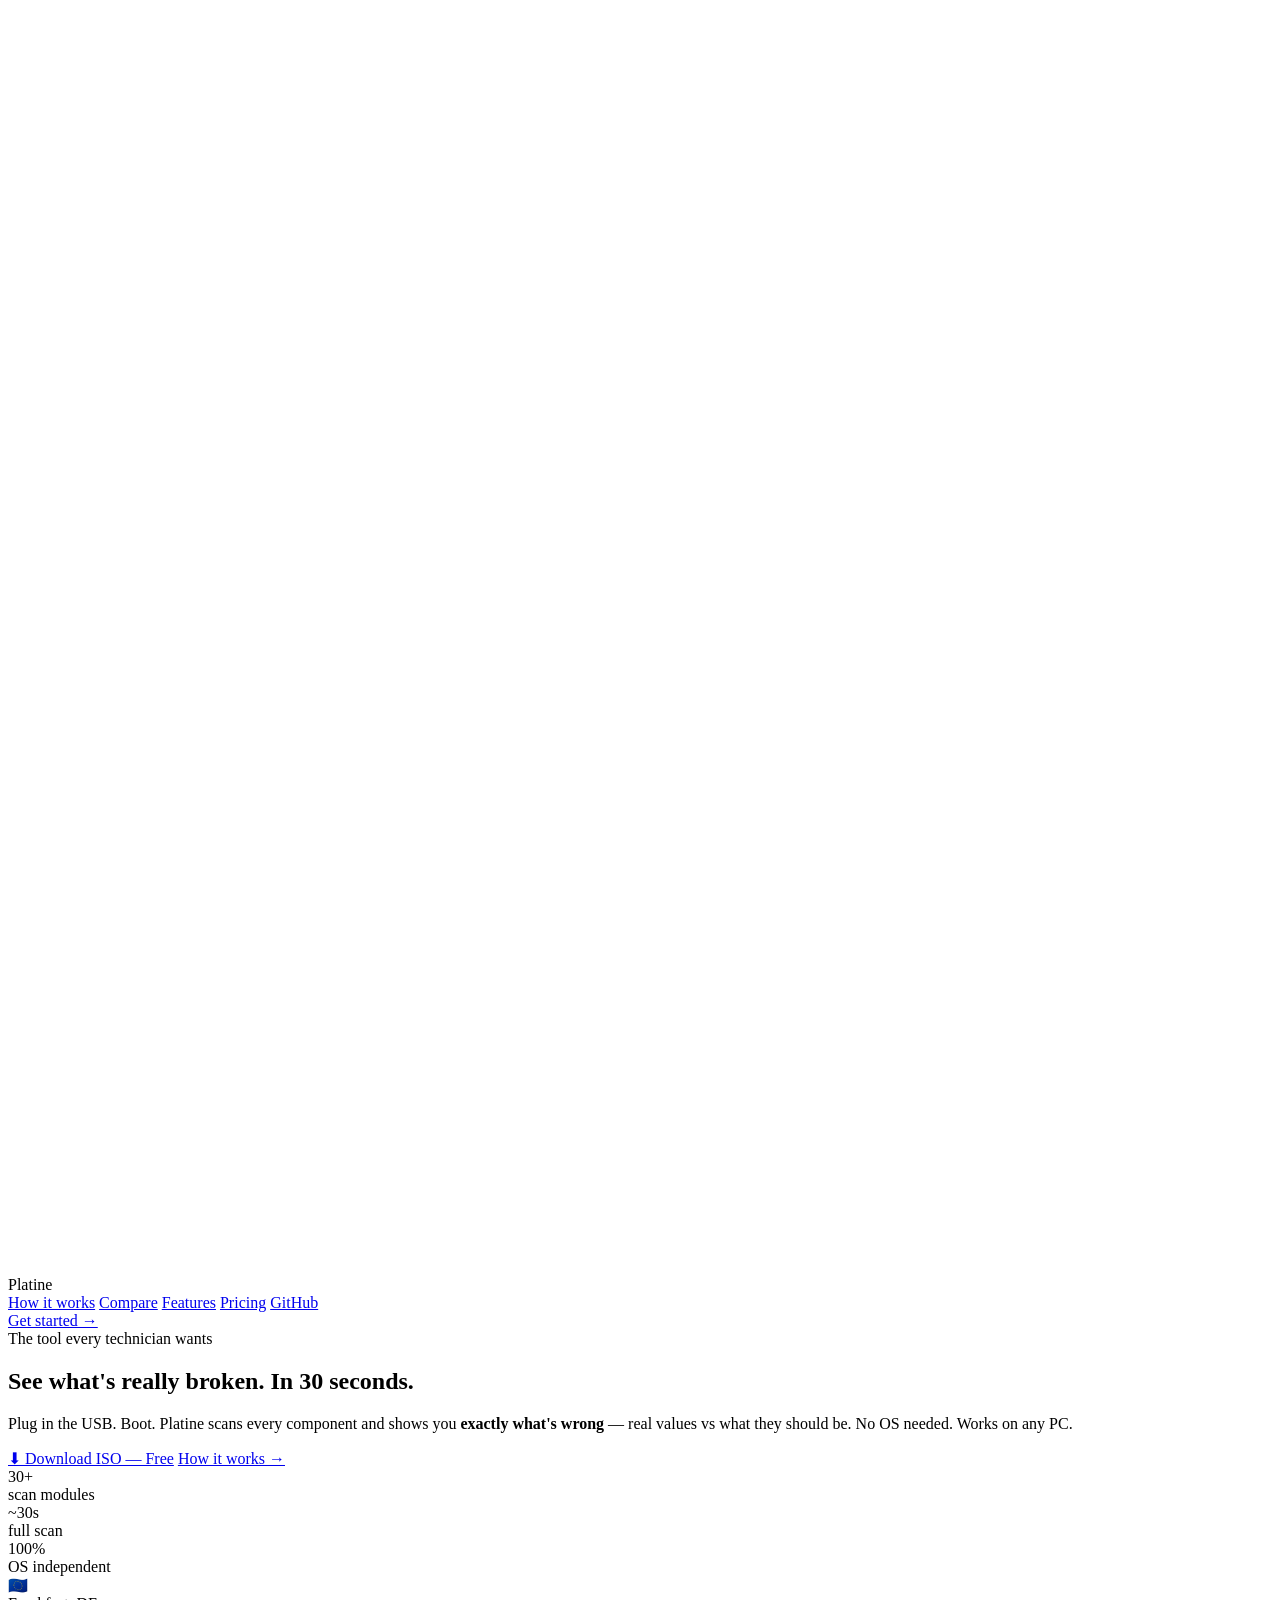
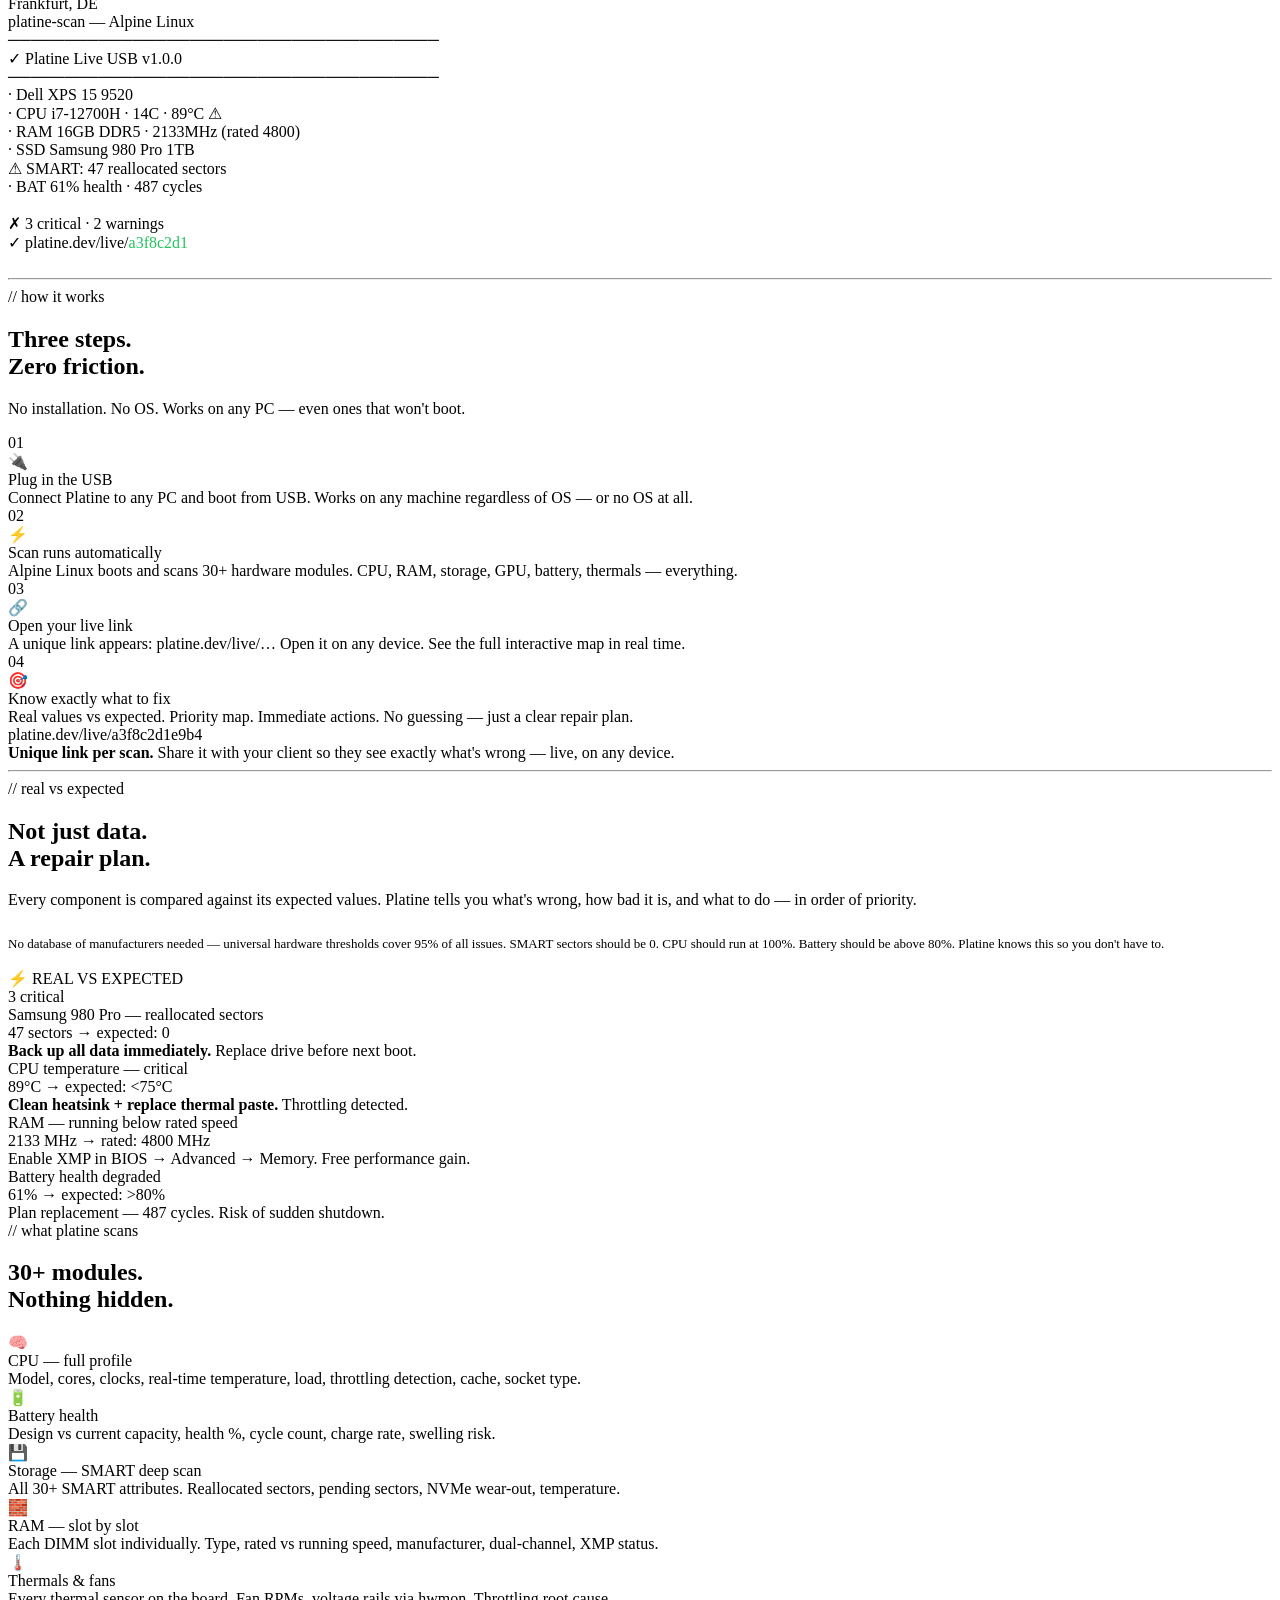
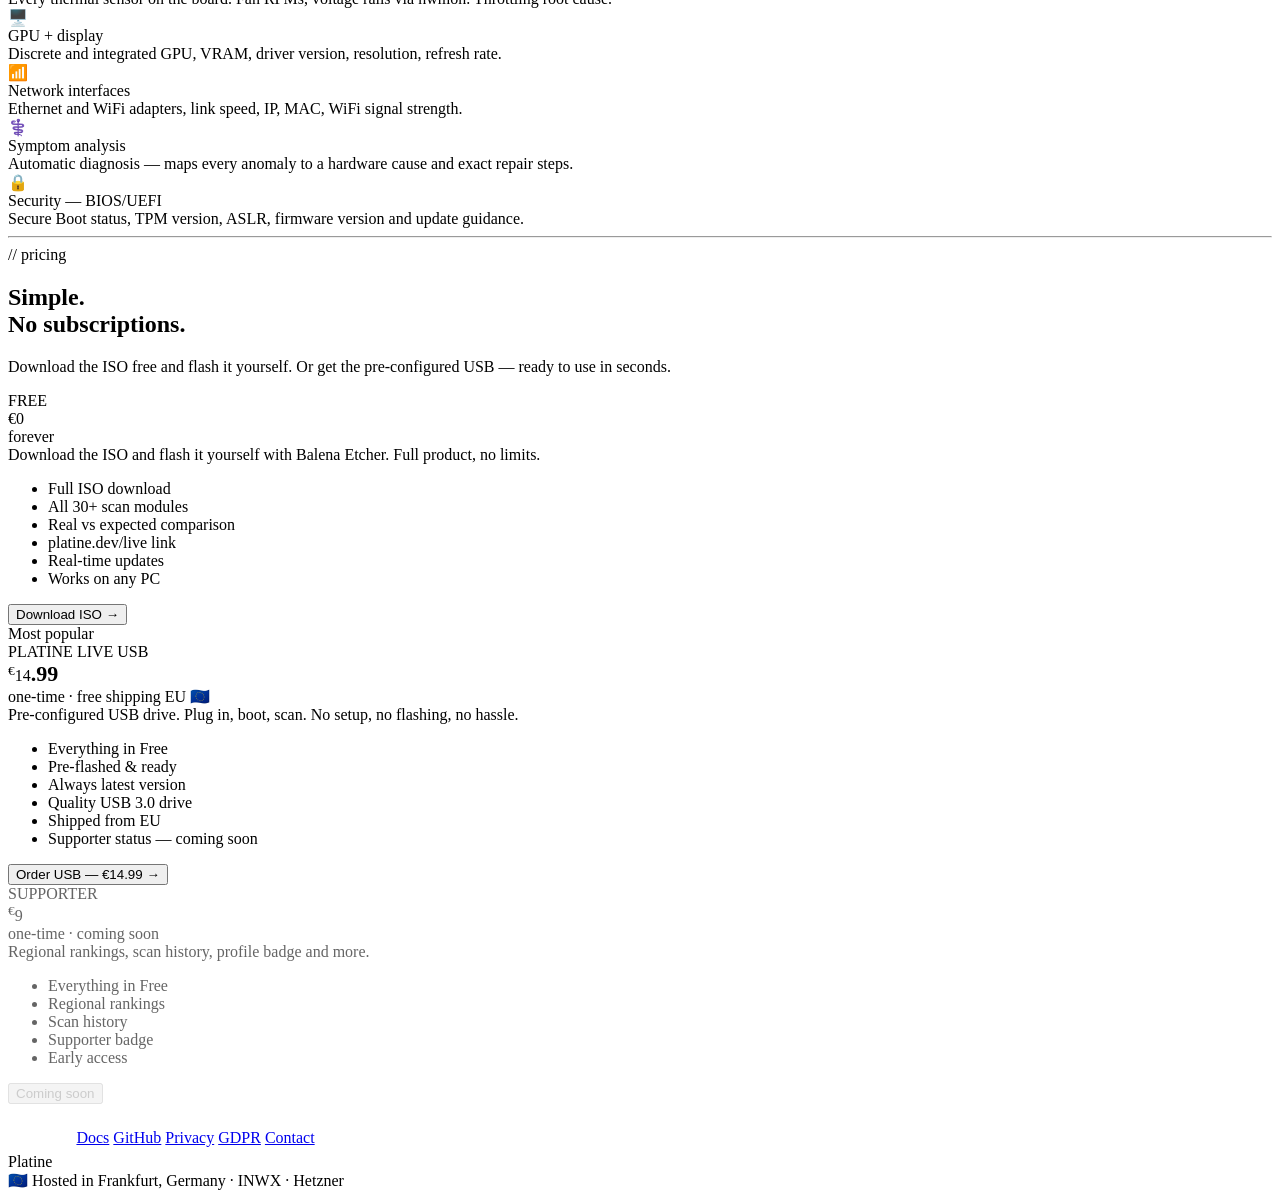
==== frontend/index.html @ ed1533a1 "Rename index.html to frontend/index.html" ====
<!DOCTYPE html>
<html lang="en">
<head>
<meta charset="UTF-8">
<meta name="viewport" content="width=device-width, initial-scale=1.0">
<title>Platine — The tool every technician wants</title>
<link rel="preconnect" href="https://fonts.googleapis.com">
<link href="https://fonts.googleapis.com/css2?family=DM+Mono:wght@300;400;500&family=Instrument+Serif:ital@0;1&family=DM+Sans:wght@400;500;600;700;900&display=swap" rel="stylesheet">
  <link rel="stylesheet" href="css/landing.css">
</head>
<body>

<!-- NAV -->
<nav>
  <div class="logo">
    <div class="logo-mark">
      <svg viewBox="0 0 14 14" fill="none">
        <rect x=".5" y=".5" width="13" height="13" rx="1.5" stroke="white" stroke-width="1"/>
        <rect x="3" y="3" width="4" height="4" fill="white"/>
        <rect x="9" y="3" width="2" height="2" fill="white" opacity=".6"/>
        <rect x="3" y="9" width="8" height="1.5" fill="white" opacity=".35"/>
        <rect x="9" y="7" width="2" height="2" fill="white" opacity=".25"/>
      </svg>
    </div>
    Platine
  </div>
  <div class="nav-links">
    <a href="#how">How it works</a>
    <a href="#compare">Compare</a>
    <a href="#features">Features</a>
    <a href="#pricing">Pricing</a>
    <a href="https://github.com/Platine-dev" target="_blank">GitHub</a>
  </div>
  <a href="#pricing" class="nav-cta">Get started →</a>
</nav>

<!-- HERO -->
<div style="max-width:1320px;margin:0 auto">
<section class="hero">
  <div class="hero-left">
    <div class="hero-eyebrow">
      <div class="eyebrow-dot"></div>
      The tool every technician wants
    </div>
    <h1 class="hero-title">
      <span class="block">See what's</span>
      <span class="block serif">really broken.</span>
      <span class="block">In 30 seconds.</span>
    </h1>
    <p class="hero-sub">
      Plug in the USB. Boot. Platine scans every component and shows you
      <strong>exactly what's wrong</strong> — real values vs what they should be.
      No OS needed. Works on any PC.
    </p>
    <div class="hero-actions">
      <a href="#pricing" class="btn-green">⬇ Download ISO — Free</a>
      <a href="#how" class="btn-ghost">How it works →</a>
    </div>
    <div class="hero-proof">
      <div class="proof-item"><div class="proof-val">30+</div><div class="proof-lbl">scan modules</div></div>
      <div class="proof-item"><div class="proof-val">~30s</div><div class="proof-lbl">full scan</div></div>
      <div class="proof-item"><div class="proof-val">100%</div><div class="proof-lbl">OS independent</div></div>
      <div class="proof-item"><div class="proof-val">🇪🇺</div><div class="proof-lbl">Frankfurt, DE</div></div>
    </div>
  </div>

  <div class="hero-right">
    <div class="mockup-wrap">
      <div class="mockup">
        <div class="mockup-bar">
          <div class="mdot" style="background:#ef4444"></div>
          <div class="mdot" style="background:#f59e0b"></div>
          <div class="mdot" style="background:#22c55e"></div>
          <div class="mtitle">platine-scan — Alpine Linux</div>
        </div>
        <div class="mockup-body">
          <div><span class="ml">──────────────────────────────────────</span></div>
          <div><span class="mg">✓</span> <span class="mw">Platine Live USB v1.0.0</span></div>
          <div><span class="ml">──────────────────────────────────────</span></div>
          <div><span class="mc">·</span> <span class="mw">Dell XPS 15 9520</span></div>
          <div><span class="mc">·</span> <span class="mw">CPU  i7-12700H · 14C · </span><span class="my">89°C ⚠</span></div>
          <div><span class="mc">·</span> <span class="mw">RAM  16GB DDR5 · 2133MHz </span><span class="my">(rated 4800)</span></div>
          <div><span class="mc">·</span> <span class="mw">SSD  Samsung 980 Pro 1TB</span></div>
          <div><span class="mr">⚠</span> <span class="mr">SMART: 47 reallocated sectors</span></div>
          <div><span class="mc">·</span> <span class="mw">BAT  61% health · 487 cycles</span></div>
          <div>&nbsp;</div>
          <div><span class="mr">✗</span> <span class="mr">3 critical · </span><span class="my">2 warnings</span></div>
          <div><span class="mg">✓</span> <span class="mw">platine.dev/live/</span><span style="color:#22c55e">a3f8c2d1</span></div>
          <div>&nbsp;<span class="cursor"></span></div>
        </div>
      </div>
    </div>
  </div>
</section>
</div>

<hr class="div">

<!-- HOW IT WORKS -->
<div class="wrap" id="how">
  <div class="reveal">
    <div class="section-label">// how it works</div>
    <h2 class="section-title">Three steps.<br><span class="serif">Zero friction.</span></h2>
    <p class="section-sub">No installation. No OS. Works on any PC — even ones that won't boot.</p>
  </div>
  <div class="steps reveal d1">
    <div class="step">
      <div class="step-num">01</div>
      <div class="step-icon">🔌</div>
      <div class="step-title">Plug in the USB</div>
      <div class="step-desc">Connect Platine to any PC and boot from USB. Works on any machine regardless of OS — or no OS at all.</div>
    </div>
    <div class="step">
      <div class="step-num">02</div>
      <div class="step-icon">⚡</div>
      <div class="step-title">Scan runs automatically</div>
      <div class="step-desc">Alpine Linux boots and scans 30+ hardware modules. CPU, RAM, storage, GPU, battery, thermals — everything.</div>
    </div>
    <div class="step">
      <div class="step-num">03</div>
      <div class="step-icon">🔗</div>
      <div class="step-title">Open your live link</div>
      <div class="step-desc">A unique link appears: platine.dev/live/… Open it on any device. See the full interactive map in real time.</div>
    </div>
    <div class="step">
      <div class="step-num">04</div>
      <div class="step-icon">🎯</div>
      <div class="step-title">Know exactly what to fix</div>
      <div class="step-desc">Real values vs expected. Priority map. Immediate actions. No guessing — just a clear repair plan.</div>
    </div>
  </div>
  <div class="live-link-demo reveal d2">
    <div class="live-url">platine.dev/live/<span>a3f8c2d1e9b4</span></div>
    <div class="live-info"><strong>Unique link per scan.</strong> Share it with your client so they see exactly what's wrong — live, on any device.</div>
  </div>
</div>

<hr class="div">

<!-- COMPARE — STAR FEATURE -->
<div class="compare-section" id="compare">
  <div class="compare-inner">
    <div class="reveal">
      <div class="section-label">// real vs expected</div>
      <h2 class="section-title">Not just data.<br><span class="serif">A repair plan.</span></h2>
      <p class="section-sub" style="margin-bottom:24px">
        Every component is compared against its expected values.
        Platine tells you what's wrong, how bad it is, and what to do — in order of priority.
      </p>
      <p style="font-size:13px;color:var(--tx3);line-height:1.7">
        No database of manufacturers needed — universal hardware thresholds cover 95% of all issues.
        SMART sectors should be 0. CPU should run at 100%. Battery should be above 80%.
        Platine knows this so you don't have to.
      </p>
    </div>
    <div class="reveal d1">
      <div class="compare-mockup">
        <div class="cm-hdr">
          <div class="cm-hdr-title">⚡ REAL VS EXPECTED</div>
          <span class="cm-badge er">3 critical</span>
        </div>
        <div class="cm-row">
          <div class="cm-dot er"></div>
          <div class="cm-body">
            <div class="cm-label">Samsung 980 Pro — reallocated sectors</div>
            <div class="cm-vals">
              <span class="cm-real er">47 sectors</span>
              <span class="cm-arrow">→</span>
              <span class="cm-exp">expected: 0</span>
            </div>
            <div class="cm-action"><strong>Back up all data immediately.</strong> Replace drive before next boot.</div>
          </div>
        </div>
        <div class="cm-row">
          <div class="cm-dot er"></div>
          <div class="cm-body">
            <div class="cm-label">CPU temperature — critical</div>
            <div class="cm-vals">
              <span class="cm-real er">89°C</span>
              <span class="cm-arrow">→</span>
              <span class="cm-exp">expected: &lt;75°C</span>
            </div>
            <div class="cm-action"><strong>Clean heatsink + replace thermal paste.</strong> Throttling detected.</div>
          </div>
        </div>
        <div class="cm-row">
          <div class="cm-dot wn"></div>
          <div class="cm-body">
            <div class="cm-label">RAM — running below rated speed</div>
            <div class="cm-vals">
              <span class="cm-real wn">2133 MHz</span>
              <span class="cm-arrow">→</span>
              <span class="cm-exp">rated: 4800 MHz</span>
            </div>
            <div class="cm-action">Enable XMP in BIOS → Advanced → Memory. Free performance gain.</div>
          </div>
        </div>
        <div class="cm-row">
          <div class="cm-dot wn"></div>
          <div class="cm-body">
            <div class="cm-label">Battery health degraded</div>
            <div class="cm-vals">
              <span class="cm-real wn">61%</span>
              <span class="cm-arrow">→</span>
              <span class="cm-exp">expected: &gt;80%</span>
            </div>
            <div class="cm-action">Plan replacement — 487 cycles. Risk of sudden shutdown.</div>
          </div>
        </div>
      </div>
    </div>
  </div>
</div>

<!-- FEATURES -->
<div class="wrap" id="features">
  <div class="reveal">
    <div class="section-label">// what platine scans</div>
    <h2 class="section-title">30+ modules.<br><span class="serif">Nothing hidden.</span></h2>
  </div>
  <div class="features reveal d1">
    <div class="feat"><div class="feat-icon">🧠</div><div class="feat-title">CPU — full profile</div><div class="feat-desc">Model, cores, clocks, real-time temperature, load, throttling detection, cache, socket type.</div></div>
    <div class="feat"><div class="feat-icon">🔋</div><div class="feat-title">Battery health</div><div class="feat-desc">Design vs current capacity, health %, cycle count, charge rate, swelling risk.</div></div>
    <div class="feat"><div class="feat-icon">💾</div><div class="feat-title">Storage — SMART deep scan</div><div class="feat-desc">All 30+ SMART attributes. Reallocated sectors, pending sectors, NVMe wear-out, temperature.</div></div>
    <div class="feat"><div class="feat-icon">🧱</div><div class="feat-title">RAM — slot by slot</div><div class="feat-desc">Each DIMM slot individually. Type, rated vs running speed, manufacturer, dual-channel, XMP status.</div></div>
    <div class="feat"><div class="feat-icon">🌡️</div><div class="feat-title">Thermals & fans</div><div class="feat-desc">Every thermal sensor on the board. Fan RPMs, voltage rails via hwmon. Throttling root cause.</div></div>
    <div class="feat"><div class="feat-icon">🖥️</div><div class="feat-title">GPU + display</div><div class="feat-desc">Discrete and integrated GPU, VRAM, driver version, resolution, refresh rate.</div></div>
    <div class="feat"><div class="feat-icon">📶</div><div class="feat-title">Network interfaces</div><div class="feat-desc">Ethernet and WiFi adapters, link speed, IP, MAC, WiFi signal strength.</div></div>
    <div class="feat"><div class="feat-icon">⚕️</div><div class="feat-title">Symptom analysis</div><div class="feat-desc">Automatic diagnosis — maps every anomaly to a hardware cause and exact repair steps.</div></div>
    <div class="feat"><div class="feat-icon">🔒</div><div class="feat-title">Security — BIOS/UEFI</div><div class="feat-desc">Secure Boot status, TPM version, ASLR, firmware version and update guidance.</div></div>
  </div>
</div>

<hr class="div">

<!-- PRICING -->
<div class="wrap" id="pricing">
  <div class="reveal">
    <div class="section-label">// pricing</div>
    <h2 class="section-title">Simple.<br><span class="serif">No subscriptions.</span></h2>
    <p class="section-sub">Download the ISO free and flash it yourself. Or get the pre-configured USB — ready to use in seconds.</p>
  </div>
  <div class="pricing reveal d1">

    <!-- Free -->
    <div class="plan">
      <div class="plan-name">FREE</div>
      <div class="plan-price">€0</div>
      <div class="plan-period">forever</div>
      <div class="plan-desc">Download the ISO and flash it yourself with Balena Etcher. Full product, no limits.</div>
      <ul class="plan-feats">
        <li>Full ISO download</li>
        <li>All 30+ scan modules</li>
        <li>Real vs expected comparison</li>
        <li>platine.dev/live link</li>
        <li>Real-time updates</li>
        <li>Works on any PC</li>
      </ul>
      <button class="plan-btn" onclick="alert('ISO download coming soon — platine.dev')">Download ISO →</button>
    </div>

    <!-- USB Physical — FEATURED -->
    <div class="plan feat">
      <div class="plan-pin">Most popular</div>
      <div class="plan-name">PLATINE LIVE USB</div>
      <div class="plan-price"><sup>€</sup>14<span style="font-size:22px;font-weight:700">.99</span></div>
      <div class="plan-period">one-time · free shipping EU 🇪🇺</div>
      <div class="plan-desc">Pre-configured USB drive. Plug in, boot, scan. No setup, no flashing, no hassle.</div>
      <ul class="plan-feats">
        <li>Everything in Free</li>
        <li>Pre-flashed & ready</li>
        <li>Always latest version</li>
        <li>Quality USB 3.0 drive</li>
        <li>Shipped from EU</li>
        <li class="soon">Supporter status — coming soon</li>
      </ul>
      <button class="plan-btn white" onclick="window.open('https://platine.lemonsqueezy.com/buy/platine-live-usb','_blank')">Order USB — €14.99 →</button>
    </div>

    <!-- Coming soon -->
    <div class="plan" style="opacity:.6;pointer-events:none">
      <div class="plan-name">SUPPORTER</div>
      <div class="plan-price"><sup>€</sup>9</div>
      <div class="plan-period">one-time · coming soon</div>
      <div class="plan-desc">Regional rankings, scan history, profile badge and more.</div>
      <ul class="plan-feats">
        <li>Everything in Free</li>
        <li>Regional rankings</li>
        <li>Scan history</li>
        <li>Supporter badge</li>
        <li>Early access</li>
      </ul>
      <button class="plan-btn" disabled>Coming soon</button>
    </div>

  </div>
</div>

<!-- FOOTER -->
<div class="footer-wrap">
  <footer>
    <div style="display:flex;align-items:center;gap:24px">
      <div class="logo">
        <div class="logo-mark">
          <svg viewBox="0 0 14 14" fill="none">
            <rect x=".5" y=".5" width="13" height="13" rx="1.5" stroke="white" stroke-width="1"/>
            <rect x="3" y="3" width="4" height="4" fill="white"/>
            <rect x="9" y="3" width="2" height="2" fill="white" opacity=".6"/>
            <rect x="3" y="9" width="8" height="1.5" fill="white" opacity=".35"/>
            <rect x="9" y="7" width="2" height="2" fill="white" opacity=".25"/>
          </svg>
        </div>
        Platine
      </div>
      <div class="footer-links">
        <a href="#">Docs</a>
        <a href="https://github.com/Platine-dev" target="_blank">GitHub</a>
        <a href="#">Privacy</a>
        <a href="#">GDPR</a>
        <a href="#">Contact</a>
      </div>
    </div>
    <div class="footer-eu">🇪🇺 Hosted in Frankfurt, Germany · INWX · Hetzner</div>
  </footer>
</div>

  <script src="js/landing.js"></script>
</body>
</html>
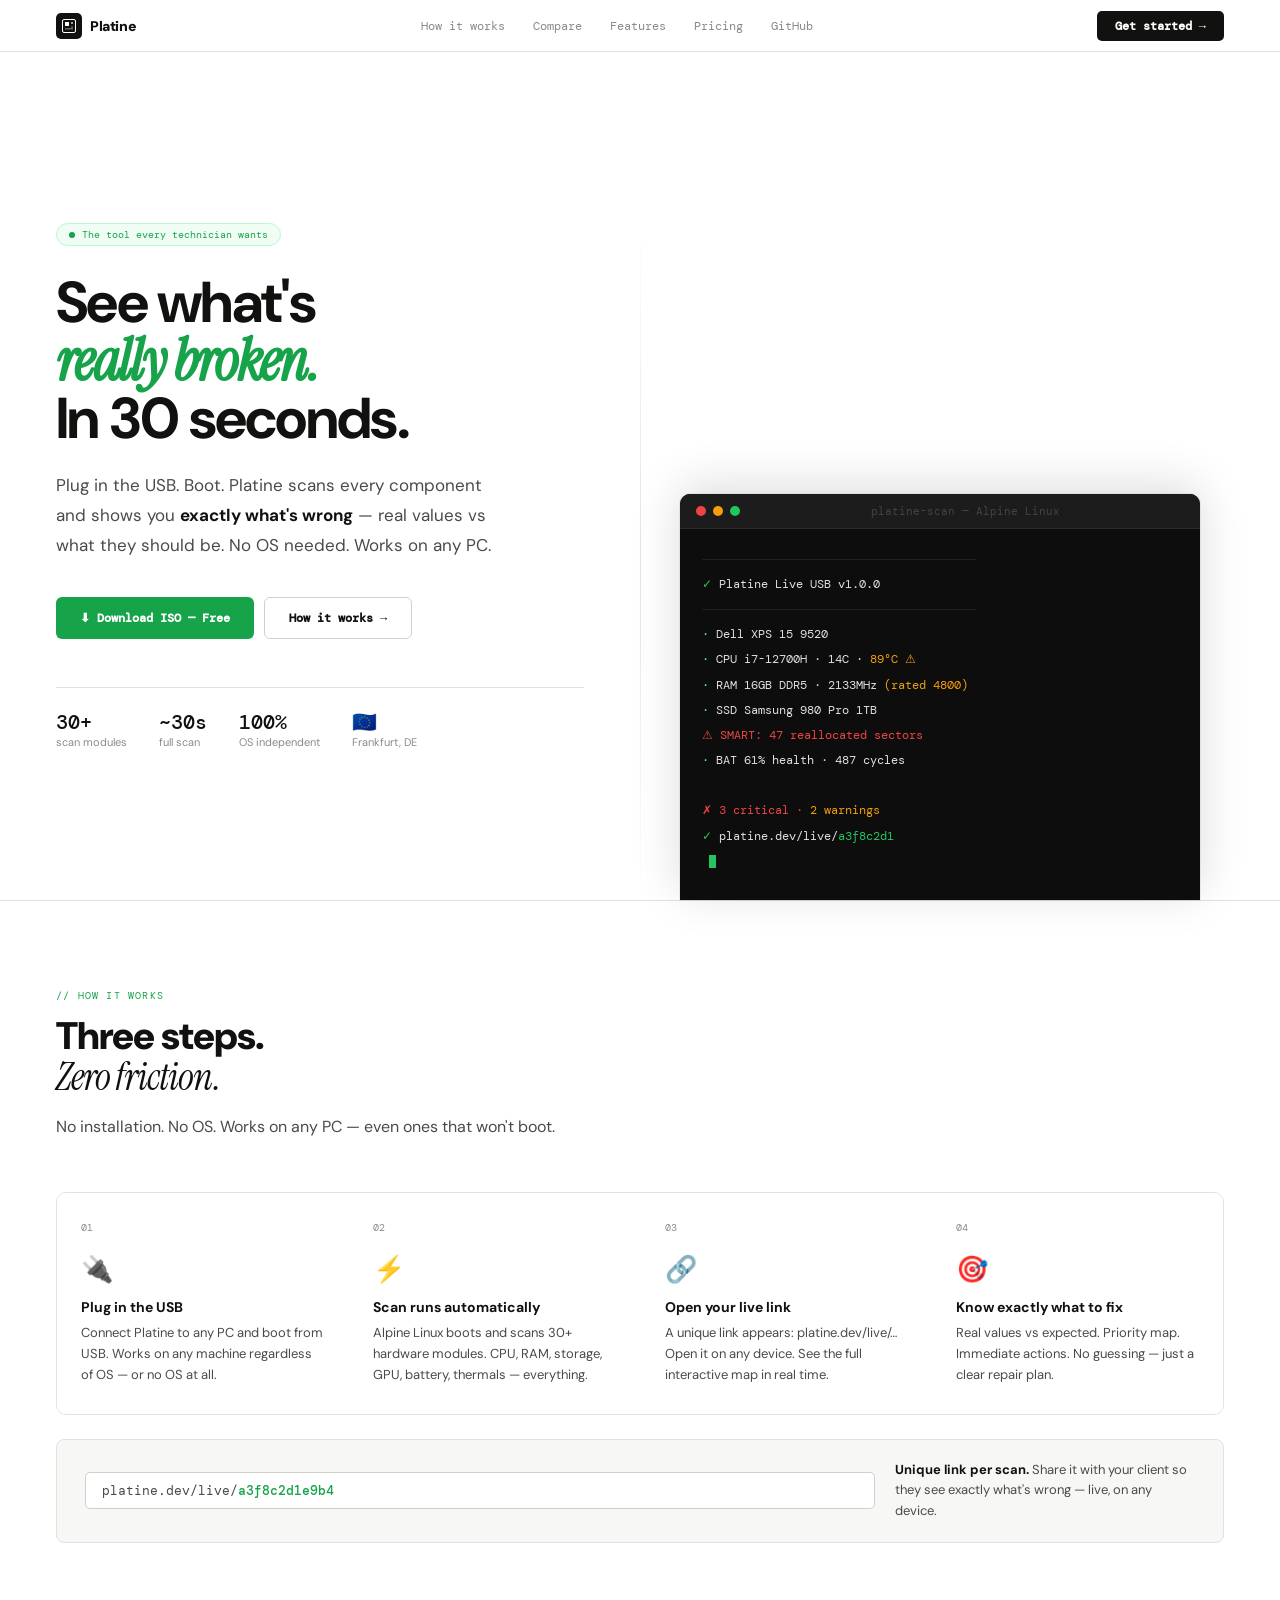
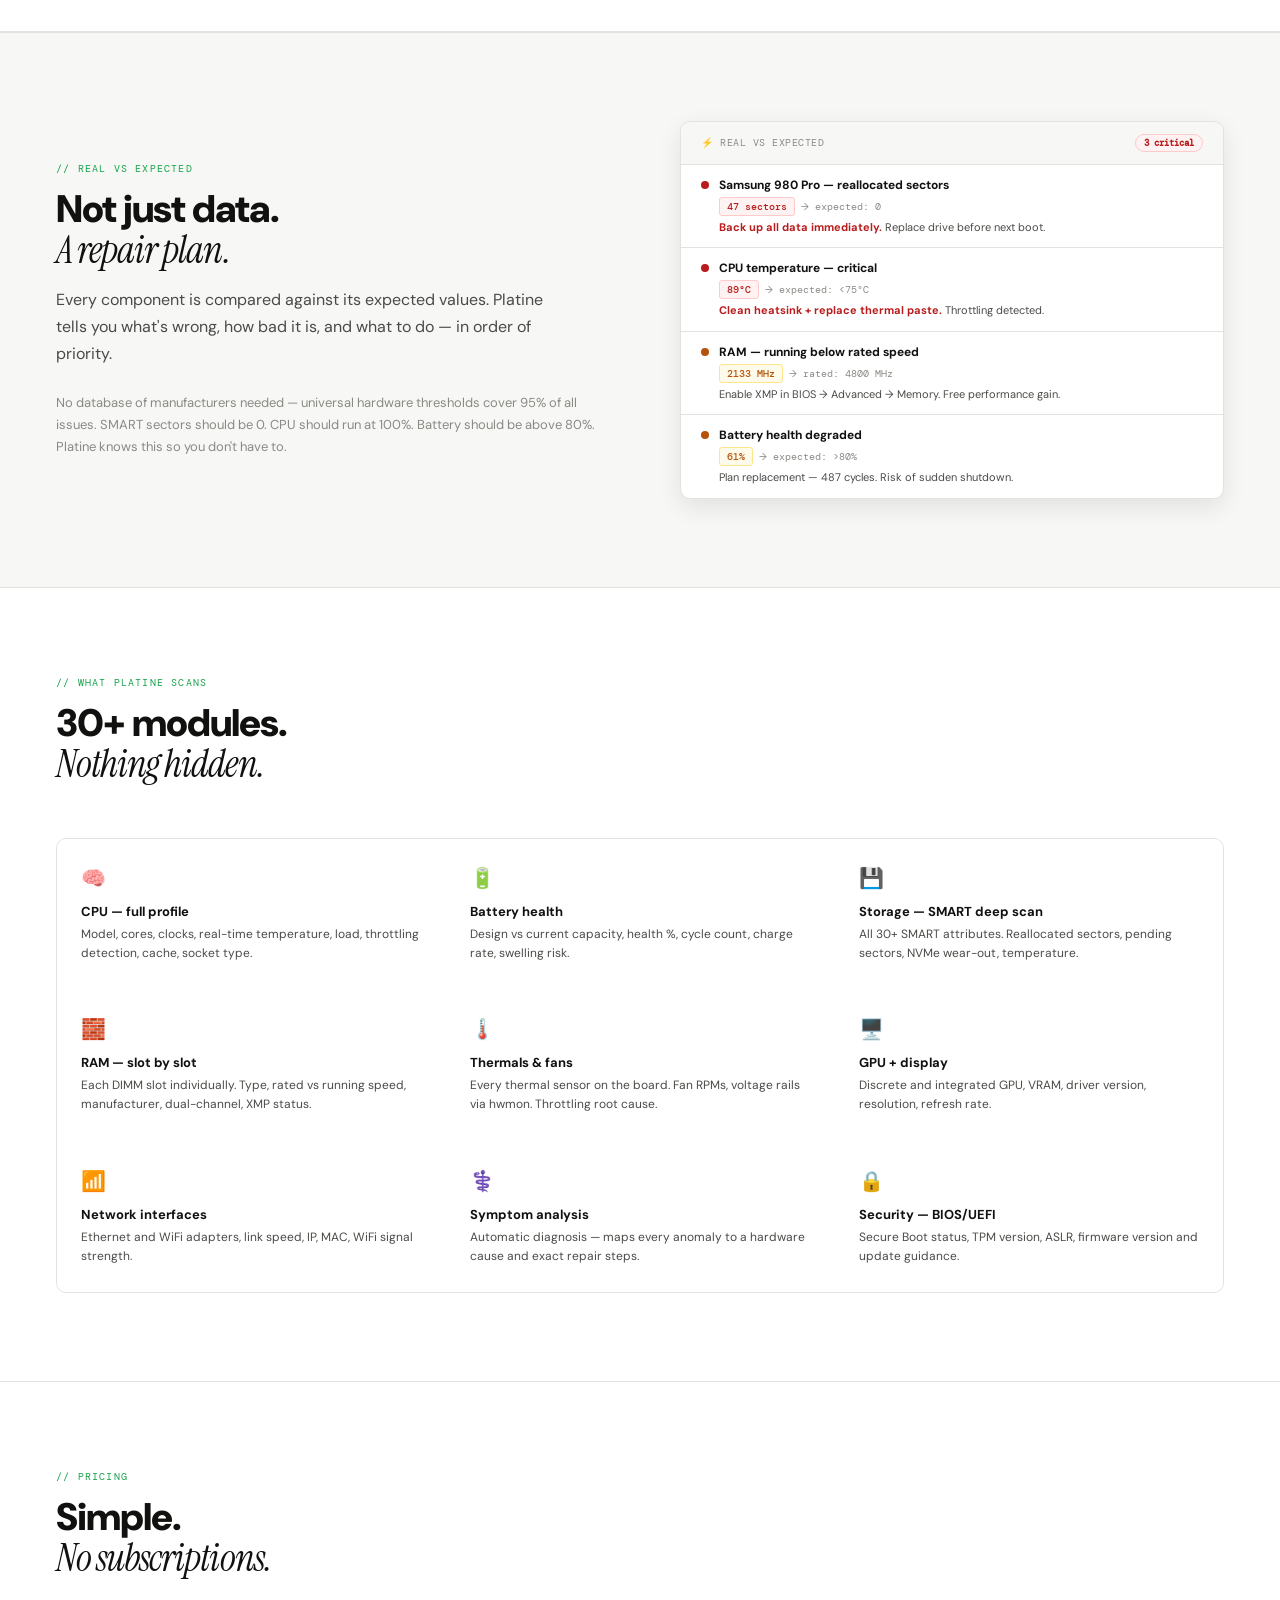
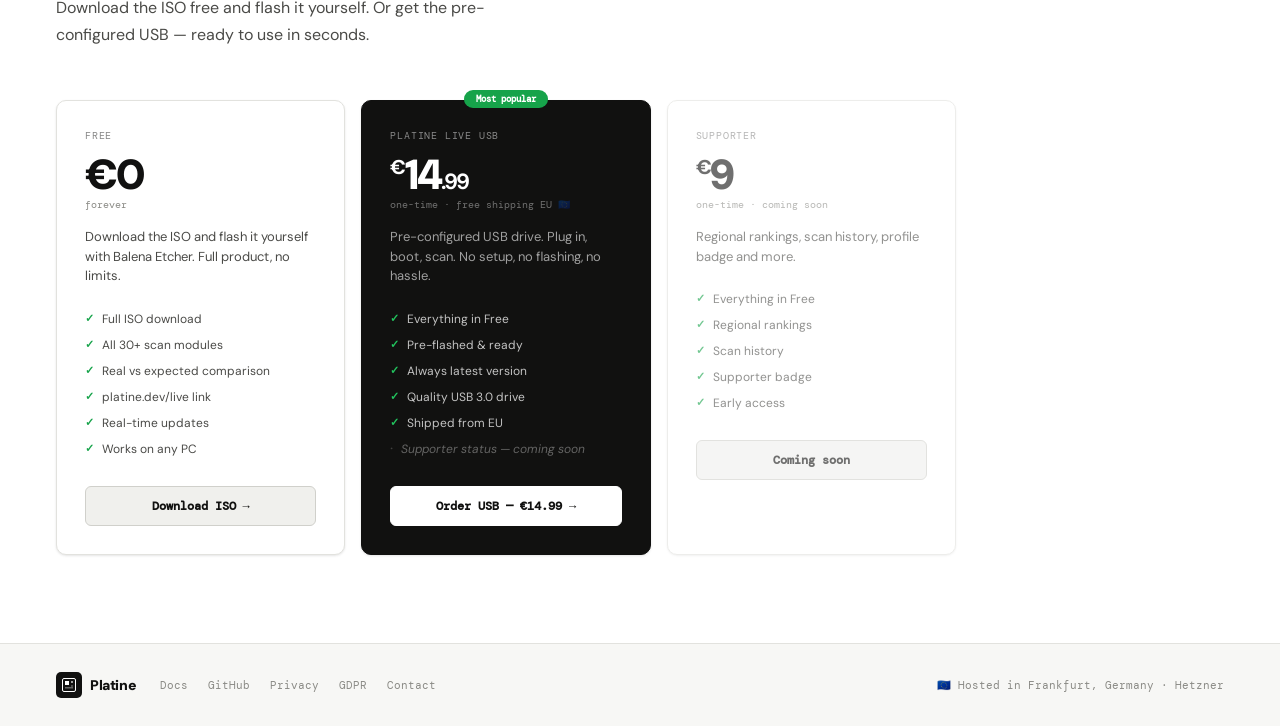
==== commit 230e00ec: "restore index.html with auth modal" ====
--- a/frontend/index.html
+++ b/frontend/index.html
@@ -6,9 +6,94 @@
 <title>Platine — The tool every technician wants</title>
 <link rel="preconnect" href="https://fonts.googleapis.com">
 <link href="https://fonts.googleapis.com/css2?family=DM+Mono:wght@300;400;500&family=Instrument+Serif:ital@0;1&family=DM+Sans:wght@400;500;600;700;900&display=swap" rel="stylesheet">
-  <link rel="stylesheet" href="css/landing.css">
+<link rel="stylesheet" href="css/base.css">
+<link rel="stylesheet" href="css/landing.css">
+<link rel="stylesheet" href="css/auth.css">
+<style>
+.modal-overlay{display:none;position:fixed;inset:0;z-index:200;background:rgba(0,0,0,.5);backdrop-filter:blur(4px);align-items:center;justify-content:center}
+.modal-overlay.open{display:flex}
+.modal-box{background:var(--bg);border-radius:12px;border:1px solid var(--bd);box-shadow:0 24px 60px rgba(0,0,0,.2);width:100%;max-width:420px;padding:32px;position:relative;animation:fadein .25s ease both}
+.modal-close{position:absolute;top:16px;right:16px;background:none;border:none;cursor:pointer;font-size:18px;color:var(--tx3);line-height:1}
+.modal-close:hover{color:var(--tx)}
+</style>
 </head>
 <body>
+
+<!-- AUTH MODAL -->
+<div class="modal-overlay" id="auth-modal" onclick="closeModalOutside(event)">
+  <div class="modal-box">
+    <button class="modal-close" onclick="closeModal()">✕</button>
+    <div class="auth-view" id="view-login">
+      <div class="auth-header">
+        <div class="auth-title">Welcome back</div>
+        <div class="auth-sub">Sign in to download the ISO.</div>
+      </div>
+      <form class="auth-form" onsubmit="handleLogin(event)">
+        <div class="field">
+          <label class="field-label">Email</label>
+          <input class="field-input" type="email" id="login-email" placeholder="you@example.com" required>
+        </div>
+        <div class="field">
+          <label class="field-label">Password</label>
+          <div class="field-pw-wrap">
+            <input class="field-input" type="password" id="login-password" placeholder="••••••••" required>
+            <button type="button" class="pw-toggle" onclick="togglePw('login-password',this)">Show</button>
+          </div>
+        </div>
+        <div class="auth-error" id="login-error"></div>
+        <button type="submit" class="auth-btn" id="login-btn">
+          <span class="btn-label">Sign in →</span>
+          <span class="btn-loader" style="display:none">···</span>
+        </button>
+      </form>
+      <div class="auth-footer">Don't have an account? <button class="auth-switch" onclick="switchView('register')">Create one →</button></div>
+    </div>
+    <div class="auth-view" id="view-register" style="display:none">
+      <div class="auth-header">
+        <div class="auth-title">Create account</div>
+        <div class="auth-sub">Free forever. Download and start diagnosing.</div>
+      </div>
+      <form class="auth-form" onsubmit="handleRegister(event)">
+        <div class="field">
+          <label class="field-label">Email</label>
+          <input class="field-input" type="email" id="reg-email" placeholder="you@example.com" required>
+        </div>
+        <div class="field">
+          <label class="field-label">Password</label>
+          <div class="field-pw-wrap">
+            <input class="field-input" type="password" id="reg-password" placeholder="Min. 8 characters" required oninput="checkStrength(this.value)">
+            <button type="button" class="pw-toggle" onclick="togglePw('reg-password',this)">Show</button>
+          </div>
+          <div class="pw-strength"><div class="pw-bar"><div class="pw-fill" id="pw-fill"></div></div><span class="pw-label" id="pw-label"></span></div>
+        </div>
+        <div class="field">
+          <label class="field-label">Confirm password</label>
+          <div class="field-pw-wrap">
+            <input class="field-input" type="password" id="reg-confirm" placeholder="••••••••" required>
+            <button type="button" class="pw-toggle" onclick="togglePw('reg-confirm',this)">Show</button>
+          </div>
+        </div>
+        <div class="auth-gdpr">
+          <input type="checkbox" id="gdpr" required>
+          <label for="gdpr">I agree to the <a href="#">Privacy Policy</a>. Data stored in Frankfurt 🇪🇺</label>
+        </div>
+        <div class="auth-error" id="reg-error"></div>
+        <button type="submit" class="auth-btn" id="reg-btn">
+          <span class="btn-label">Create account →</span>
+          <span class="btn-loader" style="display:none">···</span>
+        </button>
+      </form>
+      <div class="auth-footer">Already have an account? <button class="auth-switch" onclick="switchView('login')">Sign in →</button></div>
+    </div>
+    <div class="auth-view" id="view-success" style="display:none">
+      <div class="auth-success">
+        <div class="success-icon">✓</div>
+        <div class="success-title">Signed in!</div>
+        <div class="success-sub">Starting download...</div>
+      </div>
+    </div>
+  </div>
+</div>
 
 <!-- NAV -->
 <nav>
@@ -29,7 +114,7 @@
     <a href="#compare">Compare</a>
     <a href="#features">Features</a>
     <a href="#pricing">Pricing</a>
-    <a href="https://github.com/Platine-dev" target="_blank">GitHub</a>
+    <a href="https://github.com/PlatineHQ/platine-web" target="_blank">GitHub</a>
   </div>
   <a href="#pricing" class="nav-cta">Get started →</a>
 </nav>
@@ -53,7 +138,7 @@
       No OS needed. Works on any PC.
     </p>
     <div class="hero-actions">
-      <a href="#pricing" class="btn-green">⬇ Download ISO — Free</a>
+      <button onclick="openDownload()" class="btn-green">⬇ Download ISO — Free</button>
       <a href="#how" class="btn-ghost">How it works →</a>
     </div>
     <div class="hero-proof">
@@ -63,7 +148,6 @@
       <div class="proof-item"><div class="proof-val">🇪🇺</div><div class="proof-lbl">Frankfurt, DE</div></div>
     </div>
   </div>
-
   <div class="hero-right">
     <div class="mockup-wrap">
       <div class="mockup">
@@ -104,30 +188,10 @@
     <p class="section-sub">No installation. No OS. Works on any PC — even ones that won't boot.</p>
   </div>
   <div class="steps reveal d1">
-    <div class="step">
-      <div class="step-num">01</div>
-      <div class="step-icon">🔌</div>
-      <div class="step-title">Plug in the USB</div>
-      <div class="step-desc">Connect Platine to any PC and boot from USB. Works on any machine regardless of OS — or no OS at all.</div>
-    </div>
-    <div class="step">
-      <div class="step-num">02</div>
-      <div class="step-icon">⚡</div>
-      <div class="step-title">Scan runs automatically</div>
-      <div class="step-desc">Alpine Linux boots and scans 30+ hardware modules. CPU, RAM, storage, GPU, battery, thermals — everything.</div>
-    </div>
-    <div class="step">
-      <div class="step-num">03</div>
-      <div class="step-icon">🔗</div>
-      <div class="step-title">Open your live link</div>
-      <div class="step-desc">A unique link appears: platine.dev/live/… Open it on any device. See the full interactive map in real time.</div>
-    </div>
-    <div class="step">
-      <div class="step-num">04</div>
-      <div class="step-icon">🎯</div>
-      <div class="step-title">Know exactly what to fix</div>
-      <div class="step-desc">Real values vs expected. Priority map. Immediate actions. No guessing — just a clear repair plan.</div>
-    </div>
+    <div class="step"><div class="step-num">01</div><div class="step-icon">🔌</div><div class="step-title">Plug in the USB</div><div class="step-desc">Connect Platine to any PC and boot from USB. Works on any machine regardless of OS — or no OS at all.</div></div>
+    <div class="step"><div class="step-num">02</div><div class="step-icon">⚡</div><div class="step-title">Scan runs automatically</div><div class="step-desc">Alpine Linux boots and scans 30+ hardware modules. CPU, RAM, storage, GPU, battery, thermals — everything.</div></div>
+    <div class="step"><div class="step-num">03</div><div class="step-icon">🔗</div><div class="step-title">Open your live link</div><div class="step-desc">A unique link appears: platine.dev/live/… Open it on any device. See the full interactive map in real time.</div></div>
+    <div class="step"><div class="step-num">04</div><div class="step-icon">🎯</div><div class="step-title">Know exactly what to fix</div><div class="step-desc">Real values vs expected. Priority map. Immediate actions. No guessing — just a clear repair plan.</div></div>
   </div>
   <div class="live-link-demo reveal d2">
     <div class="live-url">platine.dev/live/<span>a3f8c2d1e9b4</span></div>
@@ -137,76 +201,22 @@
 
 <hr class="div">
 
-<!-- COMPARE — STAR FEATURE -->
+<!-- COMPARE -->
 <div class="compare-section" id="compare">
   <div class="compare-inner">
     <div class="reveal">
       <div class="section-label">// real vs expected</div>
       <h2 class="section-title">Not just data.<br><span class="serif">A repair plan.</span></h2>
-      <p class="section-sub" style="margin-bottom:24px">
-        Every component is compared against its expected values.
-        Platine tells you what's wrong, how bad it is, and what to do — in order of priority.
-      </p>
-      <p style="font-size:13px;color:var(--tx3);line-height:1.7">
-        No database of manufacturers needed — universal hardware thresholds cover 95% of all issues.
-        SMART sectors should be 0. CPU should run at 100%. Battery should be above 80%.
-        Platine knows this so you don't have to.
-      </p>
+      <p class="section-sub" style="margin-bottom:24px">Every component is compared against its expected values. Platine tells you what's wrong, how bad it is, and what to do — in order of priority.</p>
+      <p style="font-size:13px;color:var(--tx3);line-height:1.7">No database of manufacturers needed — universal hardware thresholds cover 95% of all issues. SMART sectors should be 0. CPU should run at 100%. Battery should be above 80%. Platine knows this so you don't have to.</p>
     </div>
     <div class="reveal d1">
       <div class="compare-mockup">
-        <div class="cm-hdr">
-          <div class="cm-hdr-title">⚡ REAL VS EXPECTED</div>
-          <span class="cm-badge er">3 critical</span>
-        </div>
-        <div class="cm-row">
-          <div class="cm-dot er"></div>
-          <div class="cm-body">
-            <div class="cm-label">Samsung 980 Pro — reallocated sectors</div>
-            <div class="cm-vals">
-              <span class="cm-real er">47 sectors</span>
-              <span class="cm-arrow">→</span>
-              <span class="cm-exp">expected: 0</span>
-            </div>
-            <div class="cm-action"><strong>Back up all data immediately.</strong> Replace drive before next boot.</div>
-          </div>
-        </div>
-        <div class="cm-row">
-          <div class="cm-dot er"></div>
-          <div class="cm-body">
-            <div class="cm-label">CPU temperature — critical</div>
-            <div class="cm-vals">
-              <span class="cm-real er">89°C</span>
-              <span class="cm-arrow">→</span>
-              <span class="cm-exp">expected: &lt;75°C</span>
-            </div>
-            <div class="cm-action"><strong>Clean heatsink + replace thermal paste.</strong> Throttling detected.</div>
-          </div>
-        </div>
-        <div class="cm-row">
-          <div class="cm-dot wn"></div>
-          <div class="cm-body">
-            <div class="cm-label">RAM — running below rated speed</div>
-            <div class="cm-vals">
-              <span class="cm-real wn">2133 MHz</span>
-              <span class="cm-arrow">→</span>
-              <span class="cm-exp">rated: 4800 MHz</span>
-            </div>
-            <div class="cm-action">Enable XMP in BIOS → Advanced → Memory. Free performance gain.</div>
-          </div>
-        </div>
-        <div class="cm-row">
-          <div class="cm-dot wn"></div>
-          <div class="cm-body">
-            <div class="cm-label">Battery health degraded</div>
-            <div class="cm-vals">
-              <span class="cm-real wn">61%</span>
-              <span class="cm-arrow">→</span>
-              <span class="cm-exp">expected: &gt;80%</span>
-            </div>
-            <div class="cm-action">Plan replacement — 487 cycles. Risk of sudden shutdown.</div>
-          </div>
-        </div>
+        <div class="cm-hdr"><div class="cm-hdr-title">⚡ REAL VS EXPECTED</div><span class="cm-badge er">3 critical</span></div>
+        <div class="cm-row"><div class="cm-dot er"></div><div class="cm-body"><div class="cm-label">Samsung 980 Pro — reallocated sectors</div><div class="cm-vals"><span class="cm-real er">47 sectors</span><span class="cm-arrow">→</span><span class="cm-exp">expected: 0</span></div><div class="cm-action"><strong>Back up all data immediately.</strong> Replace drive before next boot.</div></div></div>
+        <div class="cm-row"><div class="cm-dot er"></div><div class="cm-body"><div class="cm-label">CPU temperature — critical</div><div class="cm-vals"><span class="cm-real er">89°C</span><span class="cm-arrow">→</span><span class="cm-exp">expected: &lt;75°C</span></div><div class="cm-action"><strong>Clean heatsink + replace thermal paste.</strong> Throttling detected.</div></div></div>
+        <div class="cm-row"><div class="cm-dot wn"></div><div class="cm-body"><div class="cm-label">RAM — running below rated speed</div><div class="cm-vals"><span class="cm-real wn">2133 MHz</span><span class="cm-arrow">→</span><span class="cm-exp">rated: 4800 MHz</span></div><div class="cm-action">Enable XMP in BIOS → Advanced → Memory. Free performance gain.</div></div></div>
+        <div class="cm-row"><div class="cm-dot wn"></div><div class="cm-body"><div class="cm-label">Battery health degraded</div><div class="cm-vals"><span class="cm-real wn">61%</span><span class="cm-arrow">→</span><span class="cm-exp">expected: &gt;80%</span></div><div class="cm-action">Plan replacement — 487 cycles. Risk of sudden shutdown.</div></div></div>
       </div>
     </div>
   </div>
@@ -241,8 +251,6 @@
     <p class="section-sub">Download the ISO free and flash it yourself. Or get the pre-configured USB — ready to use in seconds.</p>
   </div>
   <div class="pricing reveal d1">
-
-    <!-- Free -->
     <div class="plan">
       <div class="plan-name">FREE</div>
       <div class="plan-price">€0</div>
@@ -256,10 +264,8 @@
         <li>Real-time updates</li>
         <li>Works on any PC</li>
       </ul>
-      <button class="plan-btn" onclick="alert('ISO download coming soon — platine.dev')">Download ISO →</button>
-    </div>
-
-    <!-- USB Physical — FEATURED -->
+      <button class="plan-btn d" onclick="openDownload()">Download ISO →</button>
+    </div>
     <div class="plan feat">
       <div class="plan-pin">Most popular</div>
       <div class="plan-name">PLATINE LIVE USB</div>
@@ -274,10 +280,8 @@
         <li>Shipped from EU</li>
         <li class="soon">Supporter status — coming soon</li>
       </ul>
-      <button class="plan-btn white" onclick="window.open('https://platine.lemonsqueezy.com/buy/platine-live-usb','_blank')">Order USB — €14.99 →</button>
-    </div>
-
-    <!-- Coming soon -->
+      <button class="plan-btn white" onclick="window.open('https://platine.lemonsqueezy.com/checkout/buy/6c2e409a-64cc-4c77-8e60-de70dfc7193c','_blank')">Order USB — €14.99 →</button>
+    </div>
     <div class="plan" style="opacity:.6;pointer-events:none">
       <div class="plan-name">SUPPORTER</div>
       <div class="plan-price"><sup>€</sup>9</div>
@@ -292,7 +296,6 @@
       </ul>
       <button class="plan-btn" disabled>Coming soon</button>
     </div>
-
   </div>
 </div>
 
@@ -314,16 +317,44 @@
       </div>
       <div class="footer-links">
         <a href="#">Docs</a>
-        <a href="https://github.com/Platine-dev" target="_blank">GitHub</a>
+        <a href="https://github.com/PlatineHQ/platine-web" target="_blank">GitHub</a>
         <a href="#">Privacy</a>
         <a href="#">GDPR</a>
         <a href="#">Contact</a>
       </div>
     </div>
-    <div class="footer-eu">🇪🇺 Hosted in Frankfurt, Germany · INWX · Hetzner</div>
+    <div class="footer-eu">🇪🇺 Hosted in Frankfurt, Germany · Hetzner</div>
   </footer>
 </div>
 
-  <script src="js/landing.js"></script>
+<script src="js/api.js"></script>
+<script src="js/auth.js"></script>
+<script src="js/landing.js"></script>
+<script>
+function openDownload(){
+  if(Platine.Auth.isLoggedIn()){
+    window.location.href='https://github.com/PlatineDev/platine-live-usb/releases/latest';
+  } else {
+    document.getElementById('auth-modal').classList.add('open');
+    switchView('login');
+  }
+}
+function closeModal(){
+  document.getElementById('auth-modal').classList.remove('open');
+}
+function closeModalOutside(e){
+  if(e.target===document.getElementById('auth-modal')) closeModal();
+}
+// After login/register → download
+window.showSuccess=function(){
+  document.getElementById('view-login').style.display='none';
+  document.getElementById('view-register').style.display='none';
+  document.getElementById('view-success').style.display='block';
+  setTimeout(()=>{
+    closeModal();
+    window.location.href='https://github.com/PlatineDev/platine-live-usb/releases/latest';
+  },1500);
+}
+</script>
 </body>
-</html>
+</html>
--- a/frontend/css/base.css
+++ b/frontend/css/base.css
@@ -0,0 +1,55 @@
+/* ── Platine — base.css ─────────────────────────────────────
+   Shared variables, reset, and utility classes
+   Used by: landing, live, auth
+────────────────────────────────────────────────────────── */
+
+@import url('https://fonts.googleapis.com/css2?family=DM+Mono:wght@300;400;500&family=Instrument+Serif:ital@0;1&family=DM+Sans:wght@400;500;600;700;900&display=swap');
+
+*, *::before, *::after { box-sizing: border-box; margin: 0; padding: 0; }
+
+:root {
+  --bg:     #ffffff;
+  --bg2:    #f7f7f5;
+  --bg3:    #f0f0ed;
+  --bd:     #e2e2de;
+  --bd2:    #d0d0cb;
+  --tx:     #111110;
+  --tx2:    #4a4a47;
+  --tx3:    #8a8a85;
+  --ac:     #16a34a;
+  --ac2:    #15803d;
+  --ac3:    #dcfce7;
+  --ac4:    #bbf7d0;
+  --ok:     #16a34a;
+  --ok-bg:  #f0fdf4;
+  --ok-bd:  #bbf7d0;
+  --wn:     #b45309;
+  --wn-bg:  #fffbeb;
+  --wn-bd:  #fde68a;
+  --er:     #b91c1c;
+  --er-bg:  #fef2f2;
+  --er-bd:  #fecaca;
+  --mono:   'DM Mono', monospace;
+  --serif:  'Instrument Serif', serif;
+  --sans:   'DM Sans', sans-serif;
+  --sh:     0 1px 3px rgba(0,0,0,.07), 0 1px 2px rgba(0,0,0,.04);
+  --sh2:    0 8px 24px rgba(0,0,0,.09);
+}
+
+html { scroll-behavior: smooth; }
+body { background: var(--bg); color: var(--tx); font-family: var(--sans); overflow-x: hidden; }
+a { color: inherit; text-decoration: none; }
+button { font-family: inherit; }
+
+/* ── Shared logo ── */
+.logo {
+  display: flex; align-items: center; gap: 8px;
+  font-family: var(--sans); font-weight: 900; font-size: 14px;
+  letter-spacing: -.4px; color: var(--tx);
+}
+.logo-mark {
+  width: 26px; height: 26px; background: var(--tx);
+  border-radius: 5px; display: grid; place-items: center;
+  flex-shrink: 0;
+}
+.logo-mark svg { width: 14px; height: 14px; }
--- a/frontend/css/landing.css
+++ b/frontend/css/landing.css
@@ -0,0 +1,243 @@
+*,*::before,*::after{box-sizing:border-box;margin:0;padding:0}
+:root{
+  --bg:#ffffff;
+  --bg2:#f7f7f5;
+  --bg3:#f0f0ed;
+  --bd:#e2e2de;
+  --bd2:#d0d0cb;
+  --tx:#111110;
+  --tx2:#4a4a47;
+  --tx3:#8a8a85;
+  --ac:#16a34a;
+  --ac2:#15803d;
+  --ac4:#bbf7d0;
+  --ok-bg:#f0fdf4;
+  --wn:#b45309;
+  --wn-bg:#fffbeb;
+  --wn-bd:#fde68a;
+  --er:#b91c1c;
+  --er-bg:#fef2f2;
+  --er-bd:#fecaca;
+  --mono:'DM Mono',monospace;
+  --serif:'Instrument Serif',serif;
+  --sans:'DM Sans',sans-serif;
+  --sh:0 1px 3px rgba(0,0,0,.07),0 1px 2px rgba(0,0,0,.04);
+  --sh2:0 8px 24px rgba(0,0,0,.09);
+}
+html{scroll-behavior:smooth}
+body{background:var(--bg);color:var(--tx);font-family:var(--sans);overflow-x:hidden}
+a{color:inherit;text-decoration:none}
+
+/* NAV */
+nav{
+  position:fixed;top:0;left:0;right:0;z-index:100;
+  height:52px;display:flex;align-items:center;justify-content:space-between;
+  padding:0 56px;
+  background:rgba(255,255,255,.92);border-bottom:1px solid var(--bd);
+  backdrop-filter:blur(16px);-webkit-backdrop-filter:blur(16px);
+}
+.logo{display:flex;align-items:center;gap:8px;font-family:var(--sans);font-weight:900;font-size:14px;letter-spacing:-.4px}
+.logo-mark{width:26px;height:26px;background:var(--tx);border-radius:5px;display:grid;place-items:center}
+.logo-mark svg{width:14px;height:14px}
+.nav-links{display:flex;align-items:center;gap:28px;font-family:var(--mono);font-size:12px;color:var(--tx3)}
+.nav-links a{transition:color .15s}.nav-links a:hover{color:var(--tx)}
+.nav-cta{background:var(--tx);color:#fff;padding:7px 18px;border-radius:5px;font-family:var(--mono);font-size:12px;font-weight:700;transition:all .15s}
+.nav-cta:hover{background:#2a2a2a;transform:translateY(-1px)}
+
+/* HERO */
+.hero{
+  min-height:100vh;padding:52px 0 0;
+  display:grid;grid-template-columns:1fr 1fr;
+  max-width:1320px;margin:0 auto;
+  position:relative;
+}
+.hero-left{
+  padding:100px 56px 80px;
+  display:flex;flex-direction:column;justify-content:center;
+  animation:fadein .6s ease both;
+}
+.hero-eyebrow{
+  display:inline-flex;align-items:center;gap:7px;
+  background:var(--ok-bg);border:1px solid var(--ac4);
+  color:var(--ac);padding:4px 12px;border-radius:99px;
+  font-family:var(--mono);font-size:10px;
+  margin-bottom:28px;width:fit-content;
+}
+.eyebrow-dot{width:6px;height:6px;border-radius:50%;background:var(--ac);animation:epulse 2s ease-in-out infinite}
+@keyframes epulse{0%,100%{box-shadow:0 0 0 0 rgba(22,163,74,.5)}50%{box-shadow:0 0 0 5px rgba(22,163,74,0)}}
+
+.hero-title{
+  font-size:clamp(44px,4.5vw,76px);
+  line-height:1.0;letter-spacing:-.03em;
+  margin-bottom:24px;color:var(--tx);
+}
+.hero-title .serif{font-family:var(--serif);font-style:italic;color:var(--ac)}
+.hero-title .block{display:block}
+
+.hero-sub{font-size:17px;color:var(--tx2);line-height:1.75;margin-bottom:36px;max-width:440px}
+.hero-sub strong{color:var(--tx)}
+
+.hero-actions{display:flex;gap:10px;margin-bottom:48px;flex-wrap:wrap}
+.btn-dark{
+  background:var(--tx);color:#fff;
+  padding:12px 24px;border-radius:6px;
+  font-family:var(--mono);font-size:12px;font-weight:700;
+  border:none;cursor:pointer;transition:all .2s;
+  display:inline-flex;align-items:center;gap:8px;
+}
+.btn-dark:hover{background:#2a2a2a;transform:translateY(-2px);box-shadow:var(--sh2)}
+.btn-green{background:var(--ac);color:#fff;padding:12px 24px;border-radius:6px;font-family:var(--mono);font-size:12px;font-weight:700;border:none;cursor:pointer;transition:all .2s;display:inline-flex;align-items:center;gap:8px}
+.btn-green:hover{background:var(--ac2);transform:translateY(-2px);box-shadow:0 8px 20px rgba(22,163,74,.25)}
+.btn-ghost{background:transparent;color:var(--tx);padding:12px 24px;border-radius:6px;font-family:var(--mono);font-size:12px;font-weight:600;border:1.5px solid var(--bd2);cursor:pointer;transition:all .15s;display:inline-flex;align-items:center;gap:8px}
+.btn-ghost:hover{border-color:var(--tx3);background:var(--bg2)}
+
+.hero-proof{
+  display:flex;gap:32px;padding-top:24px;
+  border-top:1px solid var(--bd);
+}
+.proof-item{}
+.proof-val{font-family:var(--mono);font-size:20px;font-weight:500;color:var(--tx);line-height:1}
+.proof-lbl{font-size:11px;color:var(--tx3);margin-top:3px}
+
+/* HERO RIGHT — mockup */
+.hero-right{
+  display:flex;align-items:flex-end;justify-content:center;
+  padding:80px 40px 0 0;
+  animation:fadein .6s .15s ease both;
+  position:relative;
+}
+.hero-right::before{
+  content:'';position:absolute;
+  left:0;top:20%;bottom:0;width:1px;
+  background:linear-gradient(to bottom,transparent,var(--bd),transparent);
+}
+.mockup-wrap{width:100%;max-width:520px}
+.mockup{
+  background:#0d0d0d;border-radius:10px 10px 0 0;
+  overflow:hidden;
+  box-shadow:0 -8px 48px rgba(0,0,0,.14),0 0 0 1px rgba(0,0,0,.06);
+}
+.mockup-bar{
+  background:#1c1c1c;padding:10px 16px;
+  display:flex;align-items:center;gap:7px;
+  border-bottom:1px solid #2a2a2a;
+}
+.mdot{width:10px;height:10px;border-radius:50%}
+.mtitle{font-family:var(--mono);font-size:11px;color:#444;margin:0 auto}
+.mockup-body{padding:18px 22px 26px;font-family:var(--mono);font-size:12px;line-height:2.1;background:#0d0d0d}
+.ml{color:#252525}.mg{color:#22c55e}.my{color:#f59e0b}.mr{color:#ef4444}.mw{color:#e0e0e0}.mc{color:#67e8f9}
+.cursor{display:inline-block;width:7px;height:13px;background:#22c55e;animation:blink 1s step-end infinite;vertical-align:middle}
+@keyframes blink{0%,100%{opacity:1}50%{opacity:0}}
+
+/* DIVIDER */
+.div{border:none;border-top:1px solid var(--bd);margin:0}
+
+/* SECTION */
+.wrap{max-width:1320px;margin:0 auto;padding:88px 56px}
+.section-label{font-family:var(--mono);font-size:10px;color:var(--ac);letter-spacing:.12em;text-transform:uppercase;margin-bottom:14px}
+.section-title{font-size:clamp(28px,3vw,50px);font-weight:900;letter-spacing:-.025em;line-height:1.08;margin-bottom:14px}
+.section-title .serif{font-family:var(--serif);font-style:italic;font-weight:400}
+.section-sub{font-size:16px;color:var(--tx2);max-width:500px;line-height:1.7}
+
+/* HOW IT WORKS */
+.steps{display:grid;grid-template-columns:repeat(4,1fr);gap:1px;margin-top:52px;border:1px solid var(--bd);border-radius:10px;overflow:hidden}
+.step{background:var(--bg);padding:28px 24px;transition:background .2s;position:relative}
+.step:hover{background:var(--bg2)}
+.step-num{font-family:var(--mono);font-size:10px;color:var(--tx3);margin-bottom:18px}
+.step-icon{font-size:26px;margin-bottom:12px}
+.step-title{font-size:14px;font-weight:700;margin-bottom:7px}
+.step-desc{font-size:13px;color:var(--tx2);line-height:1.6}
+
+.live-link-demo{
+  margin-top:24px;background:var(--bg2);border:1px solid var(--bd);
+  border-radius:8px;padding:20px 28px;
+  display:flex;align-items:center;gap:20px;
+}
+.live-url{font-family:var(--mono);font-size:13px;background:var(--bg);border:1px solid var(--bd2);padding:9px 16px;border-radius:5px;flex:1;color:var(--tx2)}
+.live-url span{color:var(--ac);font-weight:500}
+.live-info{font-size:13px;color:var(--tx2);max-width:300px;line-height:1.6}
+.live-info strong{color:var(--tx)}
+
+/* COMPARE FEATURE — the star */
+.compare-section{
+  background:var(--bg2);border-top:1px solid var(--bd);border-bottom:1px solid var(--bd);
+  padding:88px 0;
+}
+.compare-inner{max-width:1320px;margin:0 auto;padding:0 56px;display:grid;grid-template-columns:1fr 1fr;gap:80px;align-items:center}
+.compare-mockup{
+  background:var(--bg);border:1px solid var(--bd);border-radius:10px;
+  overflow:hidden;box-shadow:var(--sh2);
+}
+.cm-hdr{
+  background:var(--bg2);padding:12px 20px;border-bottom:1px solid var(--bd);
+  display:flex;align-items:center;justify-content:space-between;
+}
+.cm-hdr-title{font-family:var(--mono);font-size:10px;color:var(--tx3);letter-spacing:.05em}
+.cm-badge{font-family:var(--mono);font-size:9px;font-weight:700;padding:2px 8px;border-radius:99px}
+.cm-badge.er{background:var(--er-bg);color:var(--er);border:1px solid var(--er-bd)}
+.cm-badge.wn{background:var(--wn-bg);color:var(--wn);border:1px solid var(--wn-bd)}
+.cm-row{padding:12px 20px;border-bottom:1px solid var(--bd);display:flex;align-items:flex-start;gap:10px}
+.cm-row:last-child{border-bottom:none}
+.cm-dot{width:8px;height:8px;border-radius:50%;flex-shrink:0;margin-top:4px}
+.cm-dot.er{background:var(--er)}.cm-dot.wn{background:var(--wn)}.cm-dot.ok{background:var(--ac)}
+.cm-body{flex:1}
+.cm-label{font-size:12px;font-weight:700;margin-bottom:4px}
+.cm-vals{display:flex;align-items:center;gap:6px;flex-wrap:wrap}
+.cm-real{font-family:var(--mono);font-size:10px;padding:2px 7px;border-radius:3px;font-weight:500}
+.cm-real.er{background:var(--er-bg);color:var(--er);border:1px solid var(--er-bd)}
+.cm-real.wn{background:var(--wn-bg);color:var(--wn);border:1px solid var(--wn-bd)}
+.cm-arrow{font-size:10px;color:var(--tx3)}
+.cm-exp{font-family:var(--mono);font-size:10px;color:var(--tx3)}
+.cm-action{font-size:11px;color:var(--tx2);margin-top:3px;line-height:1.5}
+.cm-action strong{color:var(--er)}
+
+/* FEATURES */
+.features{display:grid;grid-template-columns:repeat(3,1fr);gap:1px;margin-top:52px;border:1px solid var(--bd);border-radius:10px;overflow:hidden}
+.feat{background:var(--bg);padding:26px 24px;transition:background .2s}
+.feat:hover{background:var(--bg2)}
+.feat-icon{font-size:20px;margin-bottom:12px}
+.feat-title{font-size:13px;font-weight:700;margin-bottom:5px}
+.feat-desc{font-size:12px;color:var(--tx2);line-height:1.6}
+
+/* PRICING */
+.pricing{display:grid;grid-template-columns:1fr 1fr 1fr;gap:16px;margin-top:52px;max-width:900px}
+.plan{background:var(--bg);border:1px solid var(--bd);border-radius:10px;padding:28px;transition:all .2s;box-shadow:var(--sh);position:relative}
+.plan:hover{transform:translateY(-3px);box-shadow:var(--sh2)}
+.plan.feat{border-color:var(--tx);background:var(--tx);color:#fff}
+.plan-pin{position:absolute;top:-11px;left:50%;transform:translateX(-50%);background:var(--ac);color:#fff;font-family:var(--mono);font-size:9px;font-weight:700;padding:3px 12px;border-radius:99px;white-space:nowrap}
+.plan-name{font-family:var(--mono);font-size:10px;letter-spacing:.08em;margin-bottom:12px;opacity:.5}
+.plan.feat .plan-name{opacity:.5;color:#fff}
+.plan-price{font-size:42px;font-weight:900;letter-spacing:-.04em;line-height:1;margin-bottom:2px}
+.plan-price sup{font-size:20px;vertical-align:super;font-weight:700}
+.plan-period{font-family:var(--mono);font-size:10px;color:var(--tx3);margin-bottom:16px}
+.plan.feat .plan-period{color:rgba(255,255,255,.4)}
+.plan-desc{font-size:13px;color:var(--tx2);margin-bottom:20px;line-height:1.5}
+.plan.feat .plan-desc{color:rgba(255,255,255,.6)}
+.plan-feats{list-style:none;margin-bottom:24px}
+.plan-feats li{font-size:12px;color:var(--tx2);padding:4px 0;display:flex;align-items:flex-start;gap:8px;line-height:1.5}
+.plan-feats li::before{content:'✓';color:var(--ac);font-weight:700;flex-shrink:0;font-size:11px}
+.plan.feat .plan-feats li{color:rgba(255,255,255,.75)}
+.plan.feat .plan-feats li::before{color:#22c55e}
+.plan-feats li.off::before{content:'—';color:var(--tx3)}
+.plan-feats li.off{color:var(--tx3)}
+.plan.feat .plan-feats li.soon{color:rgba(255,255,255,.35);font-style:italic}
+.plan.feat .plan-feats li.soon::before{content:'·';color:rgba(255,255,255,.2)}
+.plan-btn{width:100%;padding:11px;border-radius:6px;font-family:var(--mono);font-size:12px;font-weight:700;cursor:pointer;transition:all .15s;border:1.5px solid var(--bd2);background:var(--bg3);color:var(--tx)}
+.plan-btn:hover{border-color:var(--tx3);background:var(--bg2)}
+.plan-btn.white{background:#fff;border-color:#fff;color:var(--tx)}
+.plan-btn.white:hover{background:rgba(255,255,255,.9)}
+.plan-btn.green{background:var(--ac);border-color:var(--ac);color:#fff}
+.plan-btn.green:hover{background:var(--ac2);border-color:var(--ac2)}
+
+/* FOOTER */
+.footer-wrap{border-top:1px solid var(--bd);background:var(--bg2)}
+footer{max-width:1320px;margin:0 auto;padding:28px 56px;display:flex;align-items:center;justify-content:space-between;gap:16px;flex-wrap:wrap}
+.footer-links{display:flex;gap:20px;font-family:var(--mono);font-size:11px;color:var(--tx3)}
+.footer-links a:hover{color:var(--tx2)}
+.footer-eu{font-family:var(--mono);font-size:11px;color:var(--tx3)}
+
+/* ANIMATIONS */
+@keyframes fadein{from{opacity:0;transform:translateY(16px)}to{opacity:1;transform:translateY(0)}}
+.reveal{opacity:0;transform:translateY(22px);transition:opacity .6s ease,transform .6s ease}
+.reveal.visible{opacity:1;transform:translateY(0)}
+.d1{transition-delay:.1s}.d2{transition-delay:.2s}.d3{transition-delay:.3s}
--- a/frontend/css/auth.css
+++ b/frontend/css/auth.css
@@ -0,0 +1,186 @@
+/* ── Platine — auth.css ─────────────────────────────────────
+   Login + Register page styles
+────────────────────────────────────────────────────────── */
+
+.auth-body {
+  min-height: 100vh;
+  background: var(--bg2);
+  display: flex;
+  flex-direction: column;
+}
+
+/* NAV */
+.auth-nav {
+  height: 52px;
+  display: flex;
+  align-items: center;
+  padding: 0 40px;
+  background: var(--bg);
+  border-bottom: 1px solid var(--bd);
+}
+
+/* MAIN LAYOUT */
+.auth-main {
+  flex: 1;
+  display: flex;
+  align-items: center;
+  justify-content: center;
+  gap: 40px;
+  padding: 48px 24px;
+}
+
+/* CARD */
+.auth-card {
+  background: var(--bg);
+  border: 1px solid var(--bd);
+  border-radius: 12px;
+  padding: 36px;
+  width: 100%;
+  max-width: 400px;
+  box-shadow: var(--sh2);
+}
+
+/* HEADER */
+.auth-header { margin-bottom: 28px; }
+.auth-title {
+  font-size: 22px;
+  font-weight: 900;
+  letter-spacing: -.02em;
+  margin-bottom: 6px;
+}
+.auth-sub { font-size: 13px; color: var(--tx2); line-height: 1.6; }
+
+/* FORM */
+.auth-form { display: flex; flex-direction: column; gap: 16px; }
+
+.field { display: flex; flex-direction: column; gap: 5px; }
+.field-label {
+  font-family: var(--mono);
+  font-size: 10px;
+  font-weight: 500;
+  color: var(--tx3);
+  letter-spacing: .06em;
+  text-transform: uppercase;
+}
+.field-input {
+  width: 100%;
+  padding: 10px 14px;
+  border: 1.5px solid var(--bd);
+  border-radius: 6px;
+  font-family: var(--mono);
+  font-size: 13px;
+  color: var(--tx);
+  background: var(--bg);
+  transition: border-color .15s, box-shadow .15s;
+  outline: none;
+}
+.field-input:focus {
+  border-color: var(--ac);
+  box-shadow: 0 0 0 3px rgba(22,163,74,.1);
+}
+.field-input::placeholder { color: var(--tx3); }
+.field-input.error { border-color: var(--er); }
+
+/* PASSWORD TOGGLE */
+.field-pw-wrap { position: relative; }
+.field-pw-wrap .field-input { padding-right: 52px; }
+.pw-toggle {
+  position: absolute; right: 10px; top: 50%; transform: translateY(-50%);
+  font-family: var(--mono); font-size: 10px; color: var(--tx3);
+  background: none; border: none; cursor: pointer; padding: 2px 4px;
+  transition: color .15s;
+}
+.pw-toggle:hover { color: var(--tx); }
+
+/* PASSWORD STRENGTH */
+.pw-strength {
+  display: flex; align-items: center; gap: 8px; margin-top: 5px;
+}
+.pw-bar {
+  flex: 1; height: 3px; background: var(--bd);
+  border-radius: 99px; overflow: hidden;
+}
+.pw-fill {
+  height: 100%; width: 0%;
+  border-radius: 99px;
+  transition: width .3s, background .3s;
+}
+.pw-label { font-family: var(--mono); font-size: 10px; color: var(--tx3); min-width: 40px; }
+
+/* GDPR */
+.auth-gdpr {
+  display: flex; align-items: flex-start; gap: 8px;
+  font-size: 11px; color: var(--tx2); line-height: 1.5;
+}
+.auth-gdpr input[type="checkbox"] { margin-top: 2px; flex-shrink: 0; accent-color: var(--ac); }
+.auth-gdpr a { color: var(--ac); font-weight: 600; }
+
+/* ERROR */
+.auth-error {
+  font-family: var(--mono); font-size: 11px; color: var(--er);
+  background: var(--er-bg); border: 1px solid var(--er-bd);
+  border-radius: 5px; padding: 8px 12px;
+  display: none;
+}
+.auth-error.visible { display: block; }
+
+/* SUBMIT BUTTON */
+.auth-btn {
+  width: 100%; padding: 12px;
+  background: var(--tx); color: #fff;
+  border: none; border-radius: 6px;
+  font-family: var(--mono); font-size: 13px; font-weight: 700;
+  cursor: pointer; transition: all .15s;
+  display: flex; align-items: center; justify-content: center;
+  margin-top: 4px;
+}
+.auth-btn:hover { background: #2a2a2a; transform: translateY(-1px); box-shadow: var(--sh2); }
+.auth-btn:disabled { opacity: .5; pointer-events: none; }
+.btn-loader { letter-spacing: .2em; animation: ldots 1s step-end infinite; }
+@keyframes ldots { 0%{opacity:1} 33%{opacity:.3} 66%{opacity:.6} 100%{opacity:1} }
+
+/* FOOTER SWITCH */
+.auth-footer {
+  margin-top: 20px; text-align: center;
+  font-size: 13px; color: var(--tx2);
+  padding-top: 20px; border-top: 1px solid var(--bd);
+}
+.auth-switch {
+  background: none; border: none; cursor: pointer;
+  color: var(--ac); font-weight: 700; font-size: 13px;
+  font-family: var(--sans); transition: color .15s;
+}
+.auth-switch:hover { color: var(--ac2); }
+
+/* SUCCESS */
+.auth-success {
+  text-align: center; padding: 20px 0;
+}
+.success-icon {
+  width: 52px; height: 52px; background: var(--ok-bg);
+  border: 2px solid var(--ac4); border-radius: 50%;
+  display: flex; align-items: center; justify-content: center;
+  font-size: 22px; color: var(--ac); margin: 0 auto 16px;
+  animation: popin .3s ease both;
+}
+@keyframes popin { from{transform:scale(.5);opacity:0} to{transform:scale(1);opacity:1} }
+.success-title { font-size: 18px; font-weight: 900; margin-bottom: 6px; }
+.success-sub { font-size: 13px; color: var(--tx2); }
+
+/* SIDE INFO */
+.auth-side {
+  display: flex; flex-direction: column; gap: 12px;
+  max-width: 240px;
+}
+.side-card {
+  background: var(--bg); border: 1px solid var(--bd);
+  border-radius: 8px; padding: 16px;
+  box-shadow: var(--sh);
+}
+.side-icon { font-size: 20px; margin-bottom: 8px; }
+.side-title { font-size: 13px; font-weight: 700; margin-bottom: 4px; }
+.side-desc { font-size: 12px; color: var(--tx2); line-height: 1.5; }
+
+/* VIEW TRANSITION */
+.auth-view { animation: fadein .25s ease both; }
+@keyframes fadein { from{opacity:0;transform:translateY(8px)} to{opacity:1;transform:translateY(0)} }
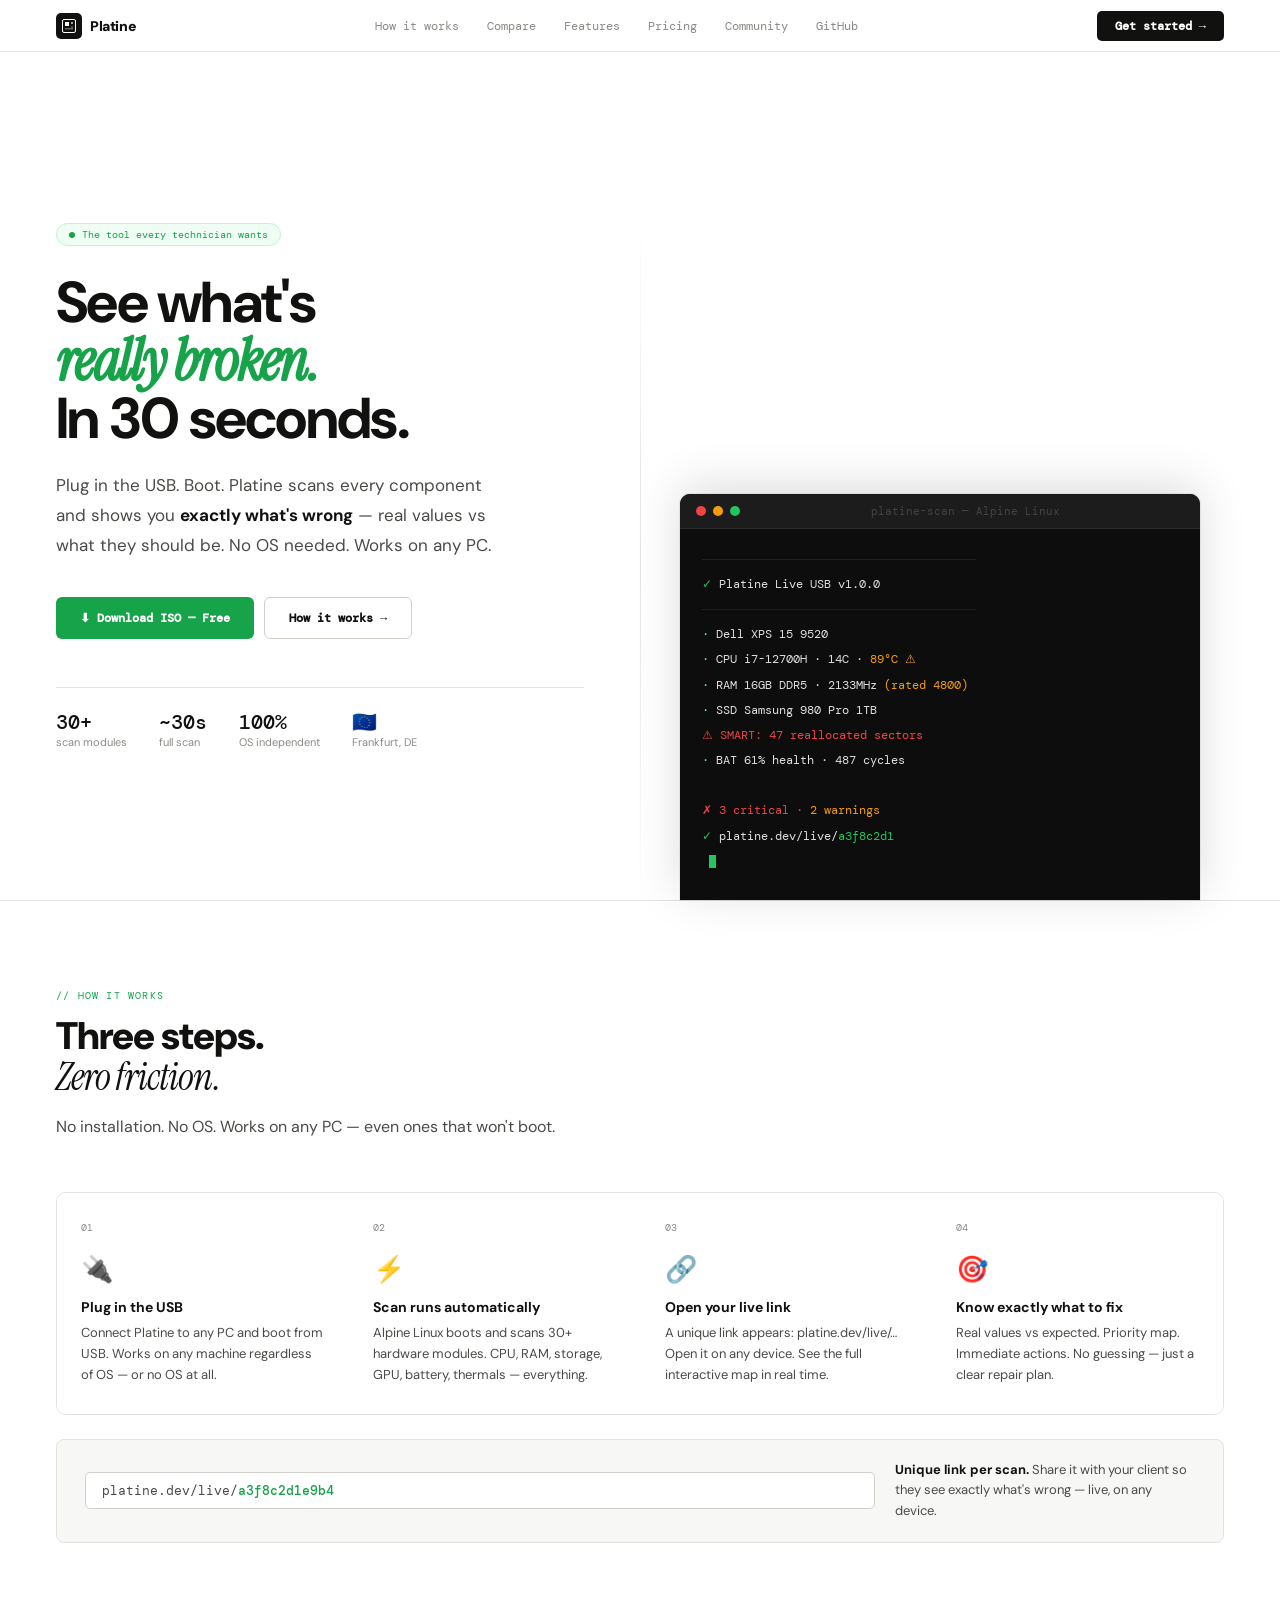
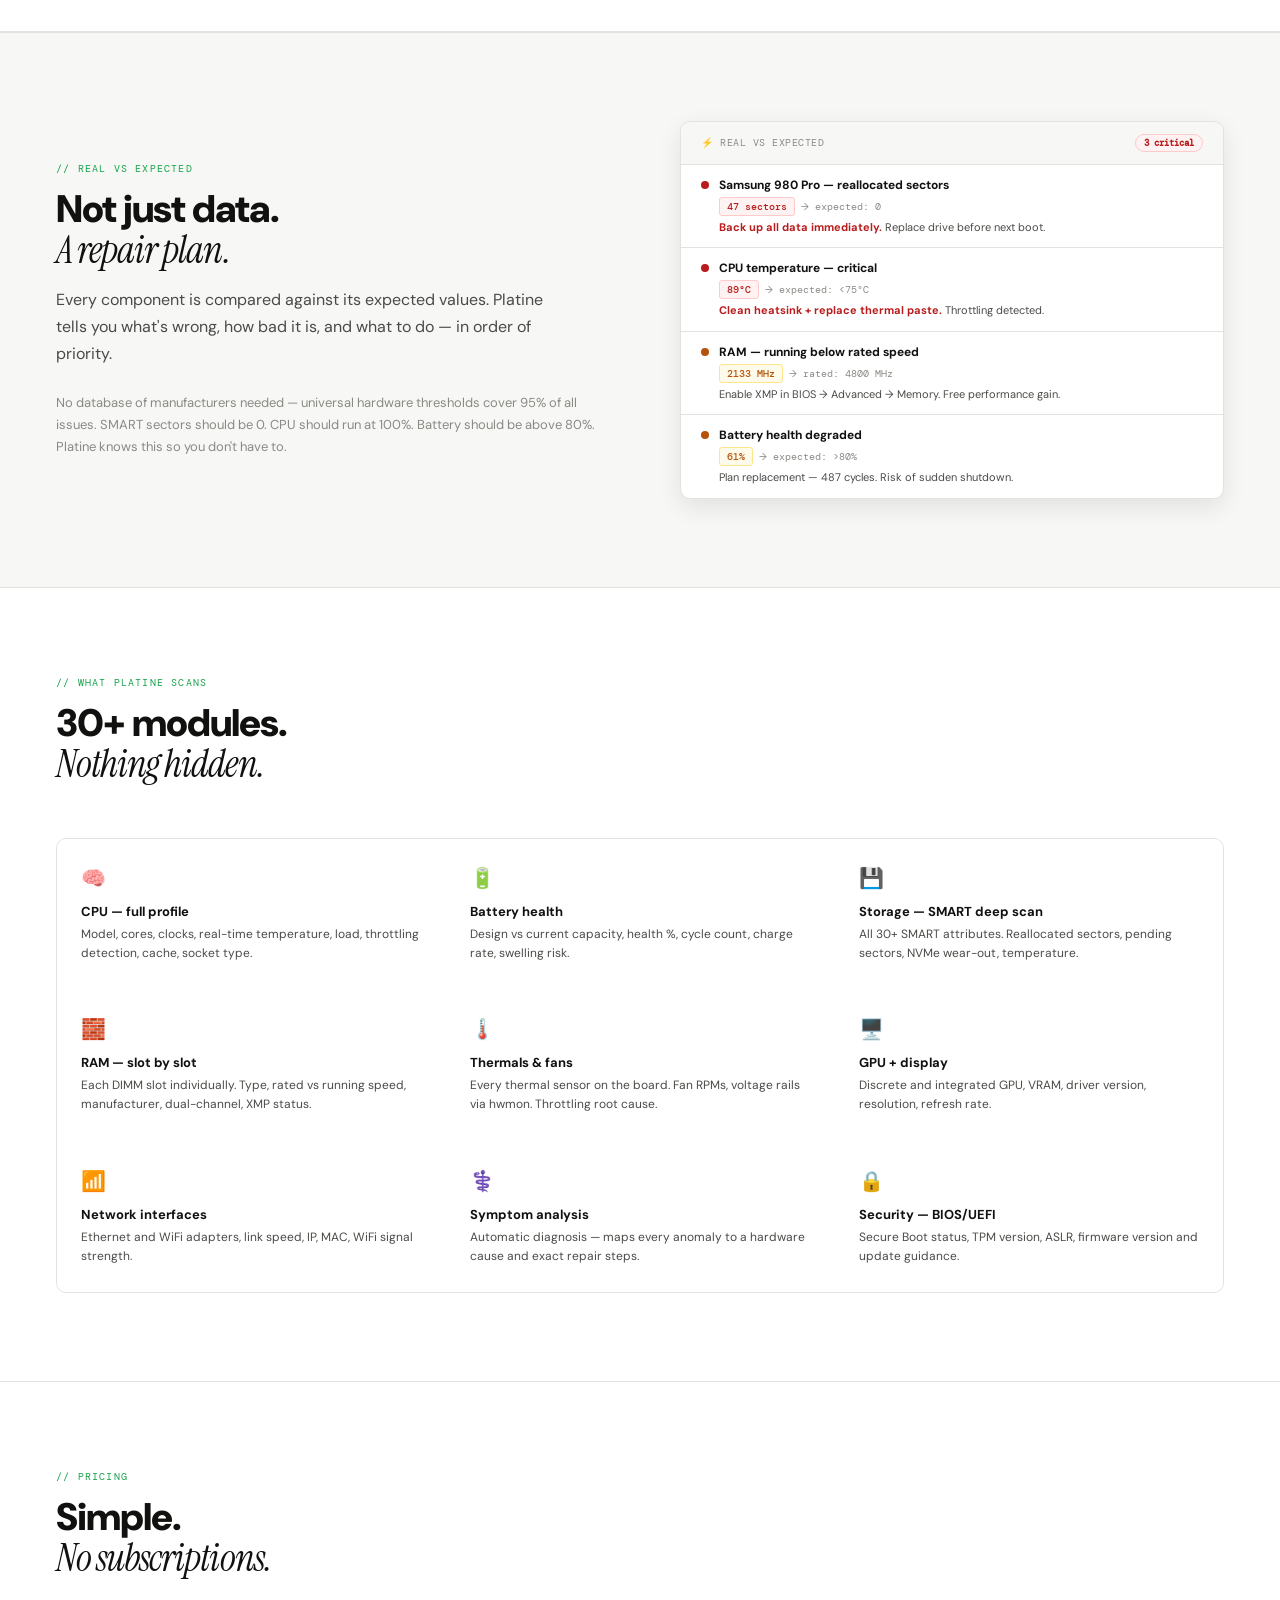
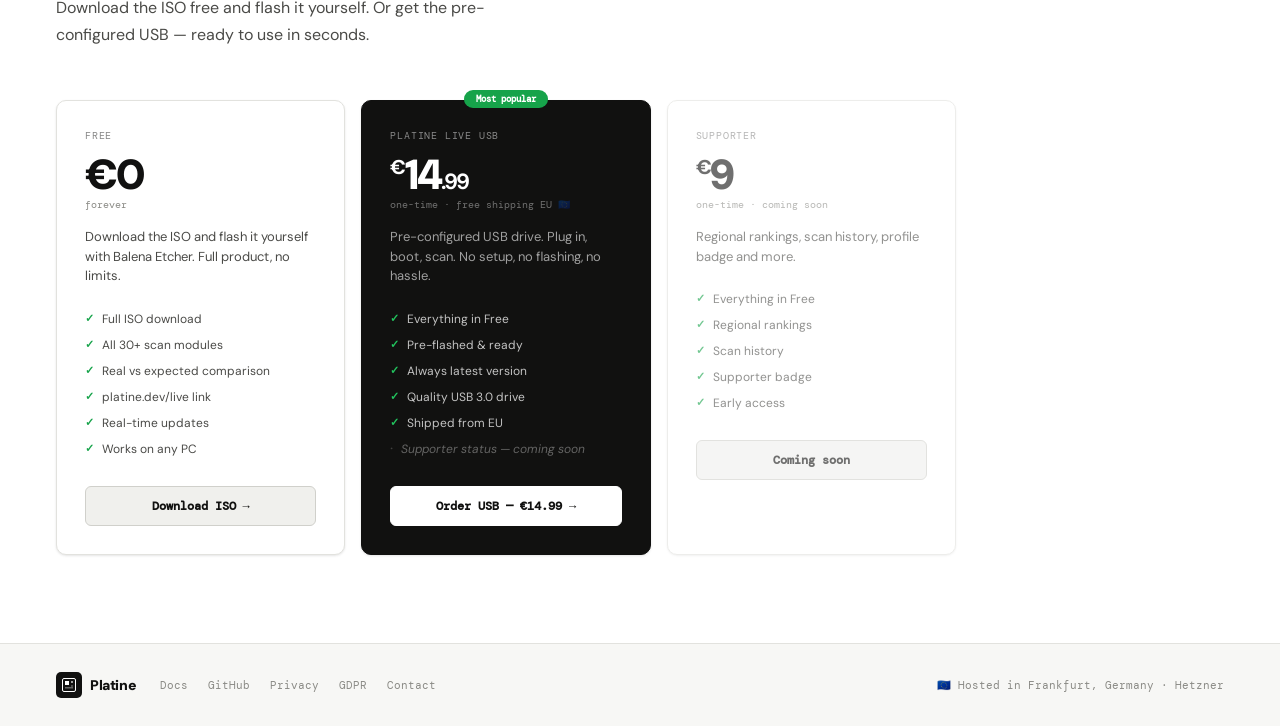
==== commit 4d773d9b: "Add Platine Community — hardware Q&A for repair technicians - 5 new DB tables: posts, answers, votes" ====
--- a/frontend/index.html
+++ b/frontend/index.html
@@ -4,6 +4,7 @@
 <meta charset="UTF-8">
 <meta name="viewport" content="width=device-width, initial-scale=1.0">
 <title>Platine — The tool every technician wants</title>
+<link rel="icon" type="image/x-icon" href="/favicon.ico">
 <link rel="preconnect" href="https://fonts.googleapis.com">
 <link href="https://fonts.googleapis.com/css2?family=DM+Mono:wght@300;400;500&family=Instrument+Serif:ital@0;1&family=DM+Sans:wght@400;500;600;700;900&display=swap" rel="stylesheet">
 <link rel="stylesheet" href="css/base.css">
@@ -114,6 +115,7 @@
     <a href="#compare">Compare</a>
     <a href="#features">Features</a>
     <a href="#pricing">Pricing</a>
+    <a href="/community">Community</a>
     <a href="https://github.com/PlatineHQ/platine-web" target="_blank">GitHub</a>
   </div>
   <a href="#pricing" class="nav-cta">Get started →</a>
@@ -317,8 +319,8 @@
       </div>
       <div class="footer-links">
         <a href="#">Docs</a>
-        <a href="https://github.com/PlatineHQ/platine-web" target="_blank">GitHub</a>
-        <a href="#">Privacy</a>
+        <a href="https://github.com/PlatineDev/platine-web" target="_blank">GitHub</a>
+        <a href="/privacy">Privacy</a>
         <a href="#">GDPR</a>
         <a href="#">Contact</a>
       </div>
@@ -333,7 +335,7 @@
 <script>
 function openDownload(){
   if(Platine.Auth.isLoggedIn()){
-    window.location.href='https://github.com/PlatineDev/platine-live-usb/releases/latest';
+    window.location.href='https://platine.dev/download/platine-live.iso';
   } else {
     document.getElementById('auth-modal').classList.add('open');
     switchView('login');
@@ -352,7 +354,7 @@
   document.getElementById('view-success').style.display='block';
   setTimeout(()=>{
     closeModal();
-    window.location.href='https://github.com/PlatineDev/platine-live-usb/releases/latest';
+    window.location.href='https://platine.dev/download/platine-live.iso';
   },1500);
 }
 </script>
